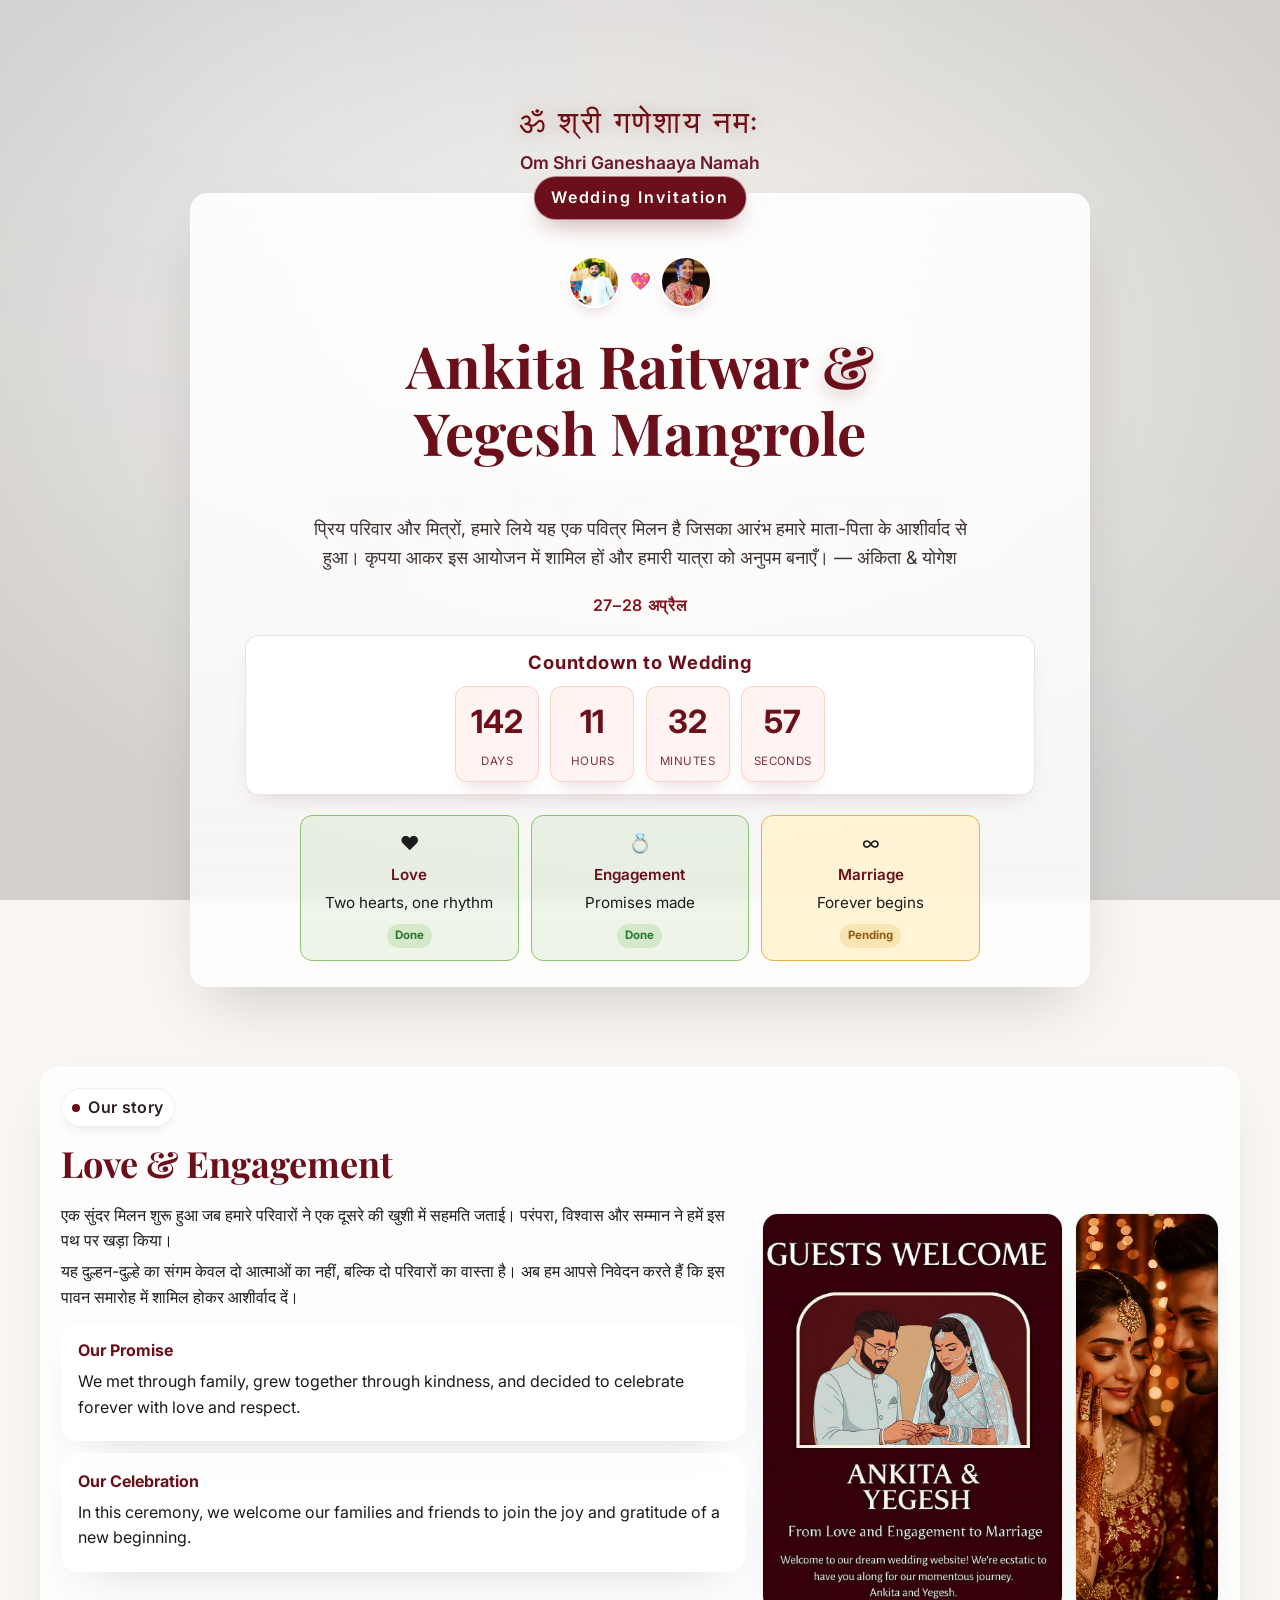
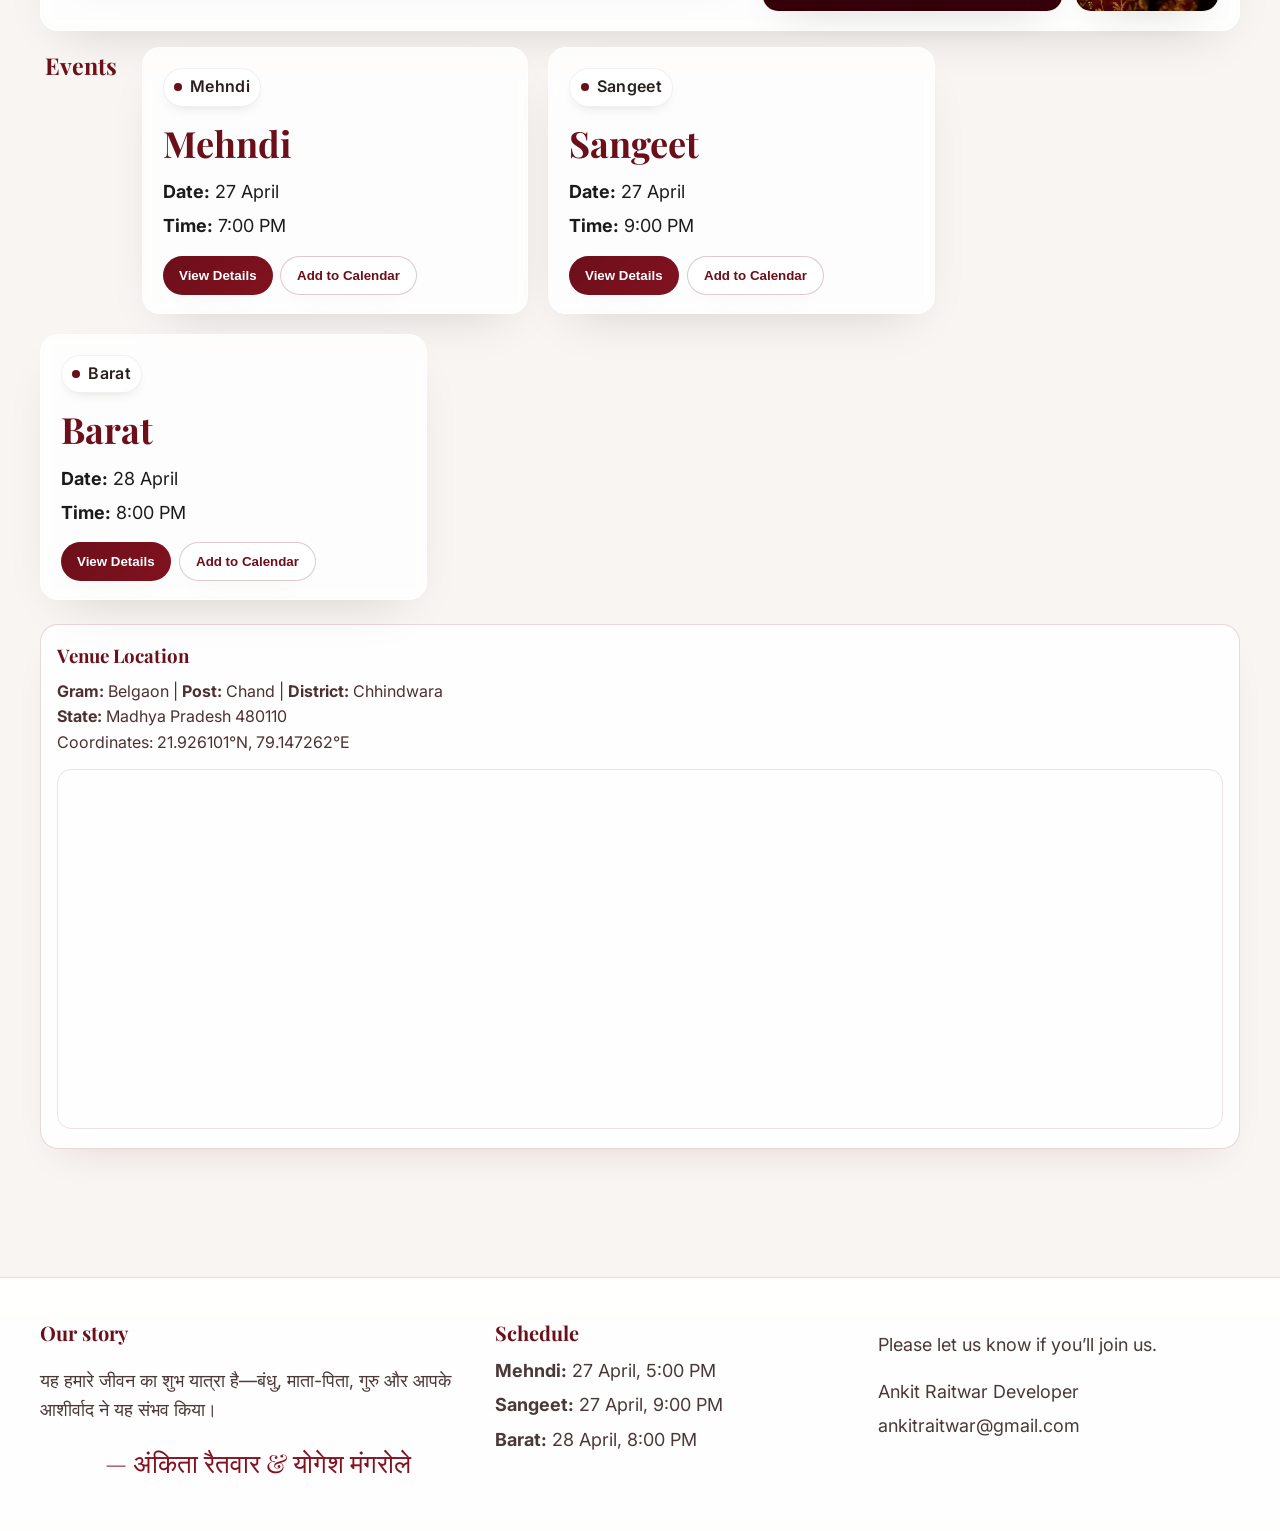
==== index.html @ 908b14e6 "chagne heaing" ====
<!DOCTYPE html>
<html lang="en">
<head>
  <meta charset="UTF-8" />
  <meta name="viewport" content="width=device-width, initial-scale=1" />
  <title>Ankita & Yogesh — Wedding Invitation</title>
  <meta name="description" content="Join us for the wedding celebration of Ankita Raitwar & Yogesh Menhdole on 27-28 April. A beautiful arranged marriage in Belgaun, Chhindwara.">

  <!-- Open Graph / Facebook -->
  <meta property="og:type" content="website">
  <meta property="og:url" content="https://yourwebsite.com/">
  <meta property="og:title" content="Ankita & Yogesh Wedding Invitation">
  <meta property="og:description" content="You're invited to the wedding of Ankita Raitwar & Yogesh Menhdole. 27-28 April in Belgaun, Chhindwara. Blessings and love await!">
  <meta property="og:image" content="./Copilot_20250916_005908.png">

  <!-- Twitter -->
  <meta property="twitter:card" content="summary_large_image">
  <meta property="twitter:url" content="https://yourwebsite.com/">
  <meta property="twitter:title" content="Ankita & Yogesh Wedding Invitation">
  <meta property="twitter:description" content="You're invited to the wedding of Ankita Raitwar & Yogesh Menhdole. 27-28 April in Belgaun, Chhindwara. Blessings and love await!">
  <meta property="twitter:image" content="./Copilot_20250916_005908.png">

  <!-- Premium serif + clean sans -->
  <link href="https://fonts.googleapis.com/css2?family=Playfair+Display:wght@500;700&family=Inter:wght@300;400;600&display=swap" rel="stylesheet">
  <link rel="icon" href="./Copilot_20250916_005908.png" type="image/png">
  <link rel="stylesheet" href="style.css">
</head>
<body>
  <div class="bg" aria-hidden="true">
    <div class="bg-image"></div>
  </div>
  <div class="vignette" aria-hidden="true"></div>

  <header class="hero" role="banner">
    <div class="big-welcome" aria-hidden="true">
      <h2>शुभ विवाह कहर</h2>
    </div>

    <div class="invocation" aria-hidden="true">
      <p class="invocation-line">ॐ श्री गणेशाय नमः</p>
      <p class="invocation-subtext">Om Shri Ganeshaaya Namah</p>
    </div>

    <div class="hero-card arranged" data-tilt>
      <div class="crest" aria-hidden="true">Wedding Invitation</div>

      <div class="hero-logos" aria-hidden="true">
        <img class="hero-logo" src="./yogesh.jpeg" alt="Bride and groom icon 1">
        <span class="logo-divider" aria-hidden="true">💖</span>
        <img class="hero-logo" src="./ankita.jpeg" alt="Bride and groom icon 2">
      </div>

      <h1 class="names">
        Ankita Raitwar <span class="amp">&amp;</span> <br> Yegesh Mangrole
      </h1>
      <br>

      <p class="welcome">
        प्रिय परिवार और मित्रों, हमारे लिये यह एक पवित्र मिलन है जिसका आरंभ हमारे माता-पिता के आशीर्वाद से हुआ। कृपया आकर इस आयोजन में शामिल हों और हमारी यात्रा को अनुपम बनाएँ। — अंकिता &amp; योगेश
      </p>

      <p class="date-line">27–28 अप्रैल</p>

      <div class="countdown-card" aria-label="Countdown to celebration">
        <div class="countdown-title">Countdown to Wedding</div>
        <div class="countdown-values">
          <div class="countdown-item"><span id="cd-days">00</span><small>Days</small></div>
          <div class="countdown-item"><span id="cd-hours">00</span><small>Hours</small></div>
          <div class="countdown-item"><span id="cd-minutes">00</span><small>Minutes</small></div>
          <div class="countdown-item countdown-seconds"><span id="cd-seconds">00</span><small>Seconds</small></div>
        </div>
      </div>

      <div class="timeline" aria-label="Journey from love to marriage">
        <div class="step done" data-tilt>
          <div class="emoji" aria-hidden="true">❤️</div>
          <div class="label">Love</div>
          <div>Two hearts, one rhythm</div>
          <div class="status">Done</div>
        </div>
        <div class="step done" data-tilt>
          <div class="emoji" aria-hidden="true">💍</div>
          <div class="label">Engagement</div>
          <div>Promises made</div>
          <div class="status">Done</div>
        </div>
        <div class="step pending" data-tilt>
          <div class="emoji" aria-hidden="true">∞</div>
          <div class="label">Marriage</div>
          <div>Forever begins</div>
          <div class="status">Pending</div>
        </div>
      </div>

      <!-- <div class="ai-blessing-cta">
        <div class="ai-blessing-content">
          <h3>AI Blessing</h3>
          <p>Click the button to receive a personalized blessing animation that celebrates your love.</p>
          <button class="btn primary" onclick="openBlessing()">Receive AI Blessing</button>
        </div>
      </div> -->
    </div>
  </header>

  <main id="content" role="main">
    <!-- Love & Engagement Story -->
    <section class="grid" aria-labelledby="story-title">
      <article class="card" data-tilt>
        <span class="pill" aria-hidden="true"><span class="dot"></span> Our story</span>
        <h3 id="story-title">Love & Engagement</h3>

        <div class="story">
          <div>
            <p>
              एक सुंदर मिलन शुरू हुआ जब हमारे परिवारों ने एक दूसरे की खुशी में सहमति जताई। परंपरा, विश्वास और सम्मान ने हमें इस पथ पर खड़ा किया।
            </p>
            <p>
              यह दुल्हन-दुल्हे का संगम केवल दो आत्माओं का नहीं, बल्कि दो परिवारों का वास्ता है। अब हम आपसे निवेदन करते हैं कि इस पावन समारोह में शामिल होकर आशीर्वाद दें।
            </p>

            <div class="grid story-grid">
              <div class="card quote-card" data-tilt>
                <strong class="quote-strong">Our Promise</strong>
                <p class="quote-text">
                  We met through family, grew together through kindness, and decided to celebrate forever with love and respect.
                </p>
              </div>
              <div class="card quote-card" data-tilt>
                <strong class="quote-strong">Our Celebration</strong>
                <p class="quote-text">
                  In this ceremony, we welcome our families and friends to join the joy and gratitude of a new beginning.
                </p>
              </div>
            </div>
          </div>

          <!-- AI couple images gallery -->
          <div>
            <div class="gallery">
              <!-- Replace these with your AI-generated couple images -->
              <figure class="md" data-tilt>
                <img src="Copilot_20250916_005908.png" alt="Couple at sunset holding hands">
                <figcaption>Sunset, a quiet promise.</figcaption>
              </figure>
              <figure class="sm" data-tilt>
                <img src="Copilot_20250916_005644.png" alt="Elegant portrait of couple">
                <figcaption>Together, effortlessly.</figcaption>
              </figure>
              
            
          </div>
        </div>
      </article>
    </section>

    <!-- Event Sections (no venue addresses) -->
    <section class="grid events-section" id="events" aria-labelledby="events-title">
      <h3 class="events-headline" id="events-title">Events</h3>

      <!-- Nikah -->
      <section class="card third" data-tilt aria-labelledby="nikah-title">
        <span class="pill" aria-hidden="true"><span class="dot"></span> Mehndi</span>
        <h3 id="nikah-title">Mehndi</h3>
        <div class="meta">
          <div><strong>Date:</strong> 27 April</div>
          <div><strong>Time:</strong> 7:00 PM</div>
        </div>
        <div class="cta">
          <button class="btn primary" onclick="scrollToTop()">View Details</button>
          <button class="btn ghost" onclick="addCalendar('Nikah','2025-11-25T17:00:00')">Add to Calendar</button>
        </div>
      </section>

      <!-- Mehendi -->
      <section class="card third" data-tilt aria-labelledby="mehendi-title">
        <span class="pill" aria-hidden="true"><span class="dot"></span>Sangeet</span>
        <h3 id="mehendi-title">Sangeet</h3>
        <div class="meta">
          <div><strong>Date:</strong> 27 April</div>
          <div><strong>Time:</strong> 9:00 PM</div>
        </div>
        <div class="cta">
          <button class="btn primary" onclick="scrollToTop()">View Details</button>
          <button class="btn ghost" onclick="addCalendar('Mehendi','2025-11-25T20:00:00')">Add to Calendar</button>
        </div>
      </section>

      <!-- Barat -->
      <section class="card third" data-tilt aria-labelledby="barat-title">
        <span class="pill" aria-hidden="true"><span class="dot"></span> Barat</span>
        <h3 id="barat-title">Barat</h3>
        <div class="meta">
          <div><strong>Date:</strong> 28 April</div>
          <div><strong>Time:</strong> 8:00 PM</div>
        </div>
        <div class="cta">
          <button class="btn primary" onclick="scrollToTop()">View Details</button>
          <button class="btn ghost" onclick="addCalendar('Barat','2025-11-26T20:00:00')">Add to Calendar</button>
        </div>
      </section>
    </section>

    <section class="map-section" aria-labelledby="venue-title">
      <h3 id="venue-title">Venue Location</h3>
      <p>
        <strong>Gram:</strong> Belgaon | <strong>Post:</strong> Chand | <strong>District:</strong> Chhindwara
        <br><strong>State:</strong> Madhya Pradesh 480110
        <br>Coordinates: 21.926101°N, 79.147262°E
      </p>
      <div class="map-wrap" aria-hidden="true">
        <iframe
          src="https://www.google.com/maps/embed?pb=!1m14!1m8!1m3!1d14644.715092225143!2d79.147262!3d21.926101!3m2!1i1024!2i768!4f13.1!3m3!1m2!1s0x3bd4f7f7f7f7f7f7%3A0x0!2sBelgaun%2C%20Chhindwara%2C%20Madhya%20Pradesh!5e0!3m2!1sen!2sin!4v1711903226514"
          width="100%"
          height="350"
          style="border:0;"
          allowfullscreen=""
          loading="lazy"
          referrerpolicy="no-referrer-when-downgrade">
        </iframe>
      </div>
    </section>

  </main>

  <!-- Footer: 3 sections -->
  <footer role="contentinfo" aria-label="Closing sections">
    <div class="footer-grid">
      <div class="footer-col">
        <h4>Our story</h4>
        <p>
          यह हमारे जीवन का शुभ यात्रा है—बंधु, माता-पिता, गुरु और आपके आशीर्वाद ने यह संभव किया।
        </p>
        <div class="signature">— अंकिता रैतवार &amp; योगेश मंगरोले</div>
      </div>

      <div class="footer-col">
        <h4>Schedule</h4>
        <ul>
          <li><strong>Mehndi:</strong> 27 April, 5:00 PM</li>
          <li><strong>Sangeet:</strong> 27 April, 9:00 PM</li>
          <li><strong>Barat:</strong> 28 April, 8:00 PM</li>
        </ul>
      </div>

      <div class="footer-col">
       
        <p>Please let us know if you’ll join us.</p>
        <ul>
          <li><a href="https://my-portfolio-three-henna-14.vercel.app/" target="_blank" onclick="openRSVP()">Ankit Raitwar Developer</a></li>
          <li><a href="mailto:ankitraitwar@gmail.com">ankitraitwar@gmail.com</a></li>
        </ul>
      </div>
    </div>
  </footer>

  

  <script>
    // Gentle parallax on the 2D background image (creates a 3D feel)
    (function(){
      const bg = document.querySelector('.bg-image');
      let w = window.innerWidth, h = window.innerHeight;

      function onMove(e){
        const x = (e.clientX / w - 0.5) * 2; // -1 to 1
        const y = (e.clientY / h - 0.5) * 2;
        const tx = -x * 30;
        const ty = -y * 30;
        bg.style.transform = `translate3d(${tx}px, ${ty}px, 0) scale(1.03)`;
      }
      function onLeave(){ bg.style.transform = `translate3d(0,0,0)`; }

      window.addEventListener('mousemove', onMove);
      window.addEventListener('mouseleave', onLeave);
      window.addEventListener('resize', ()=>{ w = innerWidth; h = innerHeight; });
    })();

    // Subtle 3D tilt for cards and gallery images
    (function(){
      const tiltables = document.querySelectorAll('[data-tilt]');
      tiltables.forEach(el=>{
        let raf = null;
        function tilt(e){
          const b = el.getBoundingClientRect();
          const x = (e.clientX - b.left) / b.width;
          const y = (e.clientY - b.top) / b.height;
          const rx = (0.5 - y) * 8;
          const ry = (x - 0.5) * 10;
          const tz = 18;
          el.style.transform = `perspective(900px) translateZ(${tz}px) rotateX(${rx}deg) rotateY(${ry}deg)`;
        }
        function reset(){ el.style.transform = 'none'; }
        el.addEventListener('mousemove', e=>{
          if(raf) cancelAnimationFrame(raf);
          raf = requestAnimationFrame(()=>tilt(e));
        });
        el.addEventListener('mouseleave', ()=>{
          if(raf) cancelAnimationFrame(raf);
          reset();
        });
      });
    })();

    // Scroll helper
    function scrollToTop(){
      window.scrollTo({ top: 0, behavior: 'smooth' });
    }

    // Lightweight "Add to Calendar" via downloadable ICS (no venue included)
    function addCalendar(title, isoStart){
      const start = new Date(isoStart);
      const end = new Date(start.getTime() + 2 * 60 * 60 * 1000);
      function toICS(dt){
        const pad = n => String(n).padStart(2,'0');
        return dt.getUTCFullYear()
          + pad(dt.getUTCMonth()+1)
          + pad(dt.getUTCDate())
          + 'T'
          + pad(dt.getUTCHours())
          + pad(dt.getUTCMinutes())
          + '00Z';
      }
      const ics =
`BEGIN:VCALENDAR
VERSION:2.0
PRODID:-//Sobia&Irfan//Wedding//EN
BEGIN:VEVENT
UID:${Date.now()}@sobia-irfan
DTSTAMP:${toICS(new Date())}
DTSTART:${toICS(start)}
DTEND:${toICS(end)}
SUMMARY:${title} — Sobia & Irfan
DESCRIPTION:With love, Ankita Raitwar & Yegesh Menhdole
END:VEVENT
END:VCALENDAR`.replace(/\n/g, '\r\n');

      const blob = new Blob([ics], {type: 'text/calendar'});
      const url = URL.createObjectURL(blob);
      const a = document.createElement('a');
      a.href = url;
      a.download = `${title.replace(/\s+/g,'_')}_Sobia_Irfan.ics`;
      document.body.appendChild(a);
      a.click();
      a.remove();
      URL.revokeObjectURL(url);
    }

    // RSVP modal logic
    // const dlg = document.getElementById('rsvpDialog');
    // function openRSVP(){
    //   if(typeof dlg.showModal === 'function'){ dlg.showModal(); }
    //   else alert('Please email your RSVP to rsvp@example.com');
    // }

    // function submitRSVP(e){
    //   e.preventDefault();
    //   // You can hook this to your backend later
    //   alert('Thank you! Your RSVP has been received.');
    //   dlg.close();
    // }

    // Blessing modal logic
    function openBlessing(){
      const dlg = document.getElementById('blessingDialog');
      if(typeof dlg.showModal === 'function'){ dlg.showModal(); }
      else alert('Blessing: May your love be eternal.');
    }

    function closeBlessing(){
      const dlg = document.getElementById('blessingDialog');
      dlg.close();
    }

    // Countdown timer animation for the hero section
    (function(){
      const dayEl = document.getElementById('cd-days');
      const hourEl = document.getElementById('cd-hours');
      const minEl = document.getElementById('cd-minutes');
      const secEl = document.getElementById('cd-seconds');

      function targetWeddingDate(){
        const now = new Date();
        let date = new Date(now.getFullYear(), 3, 27, 17, 0, 0);
        if(date <= now){ date.setFullYear(date.getFullYear() + 1); }
        return date;
      }

      const weddingDate = targetWeddingDate();

      function updateCountdown(){
        const now = new Date();
        let diff = Math.max(0, weddingDate - now);
        const days = Math.floor(diff / (1000*60*60*24));
        diff -= days * 1000*60*60*24;
        const hours = Math.floor(diff / (1000*60*60));
        diff -= hours * 1000*60*60;
        const minutes = Math.floor(diff / (1000*60));
        diff -= minutes * 1000*60;
        const seconds = Math.floor(diff / 1000);

        const map = [
          [dayEl, days],
          [hourEl, hours],
          [minEl, minutes],
          [secEl, seconds]
        ];

        map.forEach(([el, val])=>{
          if(!el) return;
          const text = String(val).padStart(2, '0');
          if(el.textContent !== text){
            el.textContent = text;
            const parent = el.closest('.countdown-item');
            if(parent){
              parent.classList.remove('pulse');
              void parent.offsetWidth;
              parent.classList.add('pulse');
            }
          }
        });

        if(weddingDate - now <= 0){
          clearInterval(timer);
          document.querySelector('.countdown-title').textContent = 'Wedding is today!';
        }
      }

      updateCountdown();
      const timer = setInterval(updateCountdown, 1000);
    })();

  </script>
</body>
</html>
---- style.css ----
/* Wedding Invitation Styles */
:root{
  /* Premium mahroon / white */
  --mahroon: #6b0f1a;
  --mahroon-deep: #4e0b13;
  --mahroon-velvet: #82121f;
  --white: #ffffff;
  --ivory: #f8f5f2;
  --ink: #1b1b1b;

  /* Accents and subtle luxe */
  --accent: #e8d6cf; /* warm ivory-pink for lines */
  --shadow: rgba(0,0,0,.18);

  /* Sizing scale */
  --maxw: 1200px;
  --radius: 18px;
  --card-bg: rgba(255,255,255,0.82);
  --blur: saturate(120%) blur(6px);

  /* 3D/animation */
  --transition-fast: 200ms cubic-bezier(.2,.8,.2,1);
  --transition-slow: 600ms cubic-bezier(.2,.8,.2,1);

  /* Typography */
  --h1: clamp(2.4rem, 2.2rem + 1.8vw, 4.2rem);
  --h2: clamp(1.6rem, 1.3rem + 1.2vw, 2.4rem);
  --h3: clamp(1.25rem, 1.05rem + .8vw, 1.6rem);
  --body: clamp(1rem, .95rem + .4vw, 1.125rem);
  --small: .95rem;
}

* { box-sizing: border-box; }
html, body { height: 100%; }
body{
  margin: 0;
  color: var(--ink);
  font-family: Inter, system-ui, -apple-system, Segoe UI, Roboto, Arial, sans-serif;
  line-height: 1.6;
  background: var(--ivory);
  overflow-x: hidden;
}

/* Background image layer with gentle parallax (2D photo, 3D feel) */
.bg{
  position: fixed;
  inset: 0;
  overflow: hidden;
  z-index: -2;
  perspective: 1000px;
  background: radial-gradient(1200px 800px at 20% 10%, rgba(255,255,255,.55), transparent 60%),
              radial-gradient(1000px 700px at 80% 90%, rgba(255,255,255,.35), transparent 55%),
              var(--ivory);
}
.bg-image{
  position: absolute;
  inset: -5vh -5vw;
  background-image: url('https://images.unsplash.com/photo-1519741497674-611481863552?q=80&w=1920&auto=format&fit=crop'); /* Replace with your photo */
  background-size: cover;
  background-position: center;
  filter: contrast(1.02) saturate(1.05);
  transform: translate3d(0,0,0);
  transition: transform var(--transition-slow);
  will-change: transform;
  opacity: 0.85;
}

/* Subtle vignette for luxury depth */
.vignette{
  position: fixed;
  inset: 0;
  pointer-events: none;
  background: radial-gradient(60% 60% at 50% 40%, transparent, rgba(0,0,0,.15));
  z-index: -1;
}

/* BIG background heading behind hero card */
.big-welcome{
  position: absolute;
  inset: 0;
  display: grid;
  place-items: center;
  pointer-events: none;
  z-index: 0;
  mix-blend-mode: multiply;
}
.big-welcome h2{
  margin: 0;
  font-family: "Playfair Display", serif;
  font-weight: 700;
  letter-spacing: .08em;
  text-transform: uppercase;
  color: rgba(107,15,26,.08);
  font-size: clamp(3rem, 8vw, 10rem);
  text-align: center;
  line-height: 0.95;
}

.invocation{
  margin: 0 auto 1rem;
  text-align: center;
  animation: float 6s ease-in-out infinite;
}
.invocation-line{
  margin: 0;
  font-family: "Playfair Display", serif;
  font-size: clamp(1.3rem, 2.4vw, 2rem);
  color: var(--mahroon);
  letter-spacing: .08em;
  text-shadow: 0 0 12px rgba(255,223,203,.7), 0 0 20px rgba(107,15,26,.3);
  animation: glow 2.8s ease-in-out infinite;
}
.invocation-subtext{
  margin: .25rem 0 0;
  font-size: clamp(.85rem, 1.6vw, 1.1rem);
  color: #6b1a2a;
  font-weight: 600;
}

@keyframes glow {
  0%,100% { text-shadow: 0 0 10px rgba(255,223,203,.6), 0 0 22px rgba(107,15,26,.25); }
  50% { text-shadow: 0 0 18px rgba(255,223,203,.95), 0 0 30px rgba(107,15,26,.45); }
}

header.hero{
  position: relative;
  min-height: 88vh;
  display: grid;
  place-items: center;
  text-align: center;
  padding: 6rem 1.25rem 3rem;
}

.hero-card{
  position: relative;
  z-index: 1;
  background: linear-gradient(180deg, rgba(255,255,255,.9), rgba(255,255,255,.78));
  -webkit-backdrop-filter: var(--blur);
  backdrop-filter: var(--blur);
  border-radius: var(--radius);
  border: 1px solid rgba(255,255,255,.6);
  box-shadow: 0 30px 60px -20px var(--shadow);
  max-width: 900px;
  width: min(92vw, 900px);
  padding: clamp(1.25rem, 2vw, 2rem) clamp(1.25rem, 3vw, 2.75rem);
  transform-style: preserve-3d;
  transition: transform var(--transition-fast), box-shadow var(--transition-fast);
  animation: glowLift 4.2s ease-in-out infinite;
}

@keyframes glowLift {
  0%,100% { box-shadow: 0 30px 60px -20px var(--shadow); transform: translateY(0); }
  50% { box-shadow: 0 38px 75px -25px rgba(107,15,26,.38); transform: translateY(-2px); }
}

.crest{
  position: absolute;
  top: -18px;
  left: 50%;
  transform: translateX(-50%);
  background: var(--mahroon);
  color: var(--white);
  padding: .5rem 1rem;
  border-radius: 999px;
  letter-spacing: .12em;
  font-weight: 600;
  box-shadow: 0 12px 24px -8px rgba(107,15,26,.35);
  border: 1px solid rgba(255,255,255,.5);
}

.hero-logos{
  margin: 0 auto .7rem;
  display: flex;
  justify-content: center;
  align-items: center;
  gap: .6rem;
  margin-top: 2.25rem;
}
.hero-logo{
  width: 52px;
  height: 52px;
  object-fit: cover;
  border-radius: 50%;
  border: 2px solid rgba(255,255,255,.92);
  box-shadow: 0 8px 18px -10px rgba(107,15,26,.35);
  animation: float 3.2s ease-in-out infinite;
}
.logo-divider{
  font-size: 1.05rem;
  color: var(--mahroon-deep);
  animation: pulse 1.6s infinite;
}

@keyframes float {
  0%, 100% { transform: translateY(0); }
  50% { transform: translateY(-3px); }
}

.names{
  font-family: "Playfair Display", serif;
  color: var(--mahroon);
  font-weight: 700;
  font-size: var(--h1);
  line-height: 1.15;
  margin: 1.5rem 0 .75rem;
}
.amp{
  display: inline-block;
  transform: translateZ(30px);
  text-shadow: 0 6px 16px rgba(107,15,26,.25);
}

.welcome{
  font-size: var(--body);
  margin: .75rem auto 1.25rem;
  max-width: 62ch;
  color: #3e3232;
}

.date-line{
  font-weight: 600;
  color: var(--mahroon-velvet);
  letter-spacing: .04em;
  margin-top: .25rem;
}

.countdown-card{
  margin: .9rem auto 1rem;
  padding: .75rem 1rem;
  border-radius: 14px;
  border: 1px solid rgba(107,15,26,.12);
  background: rgba(255,255,255,.95);
  box-shadow: 0 10px 25px -12px rgba(107,15,26,.22);
  max-width: 790px;
}
.countdown-title{
  font-weight: 700;
  color: var(--mahroon);
  margin-bottom: .55rem;
  letter-spacing: .05em;
  font-size: clamp(0.9rem, 2vw, 1.15rem);
}
.countdown-values{
  display: flex;
  justify-content: center;
  gap: .7rem;
  flex-wrap: wrap;
}
.countdown-item{
  width: 84px;
  border-radius: 12px;
  padding: .55rem .6rem;
  background: linear-gradient(130deg, rgba(255,242,238,.9), rgba(255,241,240,.75));
  border: 1px solid rgba(255,156,139,.4);
  text-align: center;
  box-shadow: 0 14px 18px -10px rgba(107,15,26,.15);
  transition: transform var(--transition-fast);
}
.countdown-item span{
  display: block;
  color: var(--mahroon);
  font-size: clamp(1.2rem, 2.8vw, 2rem);
  font-weight: 700;
}
.countdown-item small{
  color: #7a333d;
  letter-spacing: .04em;
  font-size: .72rem;
  text-transform: uppercase;
}
.countdown-item.pulse{
  animation: pulse 1s ease-out;
}
@keyframes pulse{
  0% { transform: scale(1); }
  50% { transform: scale(1.07); }
  100% { transform: scale(1); }
}

/* Mobile: hide seconds to reduce clutter */
@media (max-width: 768px) {
  .countdown-item.countdown-seconds {
    display: none;
  }
}

.timeline{
  display: grid;
  grid-template-columns: repeat(3, 1fr);
  gap: .75rem;
  margin: 1.25rem auto 0;
  max-width: 680px;
}
.step{
  background: rgba(255,255,255,.9);
  border: 1px solid rgba(0,0,0,.06);
  border-radius: 12px;
  padding: .75rem .9rem;
  display: grid;
  justify-items: center;
  gap: .25rem;
  font-size: var(--small);
}
.step.done{
  border-color: #8ac26f;
  background: rgba(138,194,111,.14);
}
.step.pending{
  border-color: #e8b143;
  background: rgba(255,243,209,.9);
  animation: pendingPulse 1.3s ease-in-out infinite;
}
.step .emoji{ font-size: 1.2rem; }
.step .label{ font-weight: 600; color: var(--mahroon); }
.step .status{
  margin-top: .25rem;
  border-radius: 999px;
  font-size: .72rem;
  font-weight: 700;
  padding: .18rem .5rem;
  color: #4a3f2a;
}
.step.done .status{ background: rgba(138,194,111,.26); color: #277a2f; }
.step.pending .status{ background: rgba(232,177,67,.24); color: #925e11; }

@keyframes pendingPulse{
  0%,100%{ transform: translateY(0); box-shadow: 0 0 0 0 rgba(232,177,67,0.35); }
  50%{ transform: translateY(-2px); box-shadow: 0 0 0 8px rgba(232,177,67,0); }
}

main{
  padding: 2rem 1rem 4rem;
}
.grid{
  display: grid;
  gap: 1.25rem;
  grid-template-columns: repeat(12, 1fr);
  max-width: var(--maxw);
  margin: 0 auto;
}
.card{
  grid-column: span 12;
  background: var(--card-bg);
  -webkit-backdrop-filter: var(--blur);
  backdrop-filter: var(--blur);
  border: 1px solid rgba(255,255,255,.6);
  border-radius: var(--radius);
  padding: 1.25rem 1.25rem 1.1rem;
  box-shadow: 0 20px 50px -25px var(--shadow);
  transform-style: preserve-3d;
  transition: transform var(--transition-fast), box-shadow var(--transition-fast);
}
@media (min-width: 820px){
  .card.third{ grid-column: span 4; }
}

.card h3{
  font-family: "Playfair Display", serif;
  color: var(--mahroon);
  font-size: var(--h2);
  margin: .5rem 0 .25rem;
}
.meta{
  display: grid;
  gap: .35rem;
  margin-top: .35rem;
  font-size: var(--body);
}
.pill{
  display: inline-flex;
  align-items: center;
  gap: .5rem;
  padding: .35rem .65rem;
  border-radius: 999px;
  background: #fff;
  border: 1px solid rgba(0,0,0,.06);
  box-shadow: 0 6px 14px -8px var(--shadow);
  color: #2c1f1f;
  font-weight: 600;
  letter-spacing: .02em;
  width: max-content;
}
.pill .dot{
  width: .5rem; height: .5rem; border-radius: 50%;
  background: var(--mahroon);
  box-shadow: 0 0 0 3px rgba(107,15,26,.12) inset;
}

.cta{
  margin-top: .9rem;
  display: flex; gap: .5rem; flex-wrap: wrap;
}
.btn{
  appearance: none;
  border: none;
  border-radius: 999px;
  padding: .7rem 1rem;
  font-weight: 600;
  cursor: pointer;
  box-shadow: 0 14px 28px -18px var(--shadow);
  transition: transform var(--transition-fast), box-shadow var(--transition-fast), background var(--transition-fast);
  will-change: transform;
}
.btn.primary{
  background: linear-gradient(135deg, var(--mahroon), var(--mahroon-velvet));
  color: var(--white);
}
.btn.ghost{
  background: #fff;
  color: var(--mahroon);
  border: 1px solid rgba(107,15,26,.22);
}
.btn:active{ transform: translateY(1px); }

/* Love & Engagement */
.story{
  display: grid;
  grid-template-columns: 1fr;
  gap: 1rem;
}
@media (min-width: 980px){
  .story{ grid-template-columns: 1.2fr .8fr; align-items: start; }
}
.story p{ margin: .35rem 0; }

.gallery{
  display: grid;
  grid-template-columns: repeat(12, 1fr);
  gap: .75rem;
  margin-top: 1rem;
}
.gallery figure{
  grid-column: span 12;
  border-radius: 16px;
  overflow: hidden;
  margin: 0;
  background: #fff;
  border: 1px solid rgba(0,0,0,.06);
  box-shadow: 0 18px 42px -24px var(--shadow);
  transform-style: preserve-3d;
  transition: transform var(--transition-fast), box-shadow var(--transition-fast), filter var(--transition-fast);
}
@media (min-width: 720px){
  .gallery figure.sm{ grid-column: span 4; }
  .gallery figure.md{ grid-column: span 8; }
}
.gallery img{
  width: 100%; height: 100%; display: block; object-fit: cover;
  filter: saturate(1.05);
}
.gallery figcaption{
  padding: .5rem .75rem;
  font-size: .9rem;
  color: #5a4545;
  background: linear-gradient(0deg, rgba(255,255,255,.92), rgba(255,255,255,.86));
}

/* Footer: 3 columns */
footer{
  background: linear-gradient(0deg, rgba(255,255,255,.86), rgba(255,255,255,.92));
  border-top: 1px solid rgba(107,15,26,.14);
  margin-top: 2rem;
  padding: 2.2rem 1rem 3rem;
}
.footer-grid{
  max-width: var(--maxw);
  margin: 0 auto;
  display: grid;
  grid-template-columns: 1fr;
  gap: 1.25rem;
}
@media (min-width: 900px){
  .footer-grid{ grid-template-columns: 1.2fr 1fr 1fr; }
}
.footer-col h4{
  font-family: "Playfair Display", serif;
  color: var(--mahroon);
  margin: .25rem 0 .5rem;
  font-size: 1.25rem;
}
.footer-col p, .footer-col li, .footer-col a{
  font-size: var(--body);
  color: #4b3838;
  text-decoration: none;
}
.footer-col ul{ list-style: none; padding: 0; margin: 0; display: grid; gap: .35rem; }
.signature{
  font-family: "Playfair Display", serif;
  color: var(--mahroon-velvet);
  font-size: clamp(1.1rem, .9rem + .9vw, 1.6rem);
  margin-top: .35rem;
  text-align: center;
}

/* Hover/tilt affordances */
.card:hover, .hero-card:hover, .gallery figure:hover{
  box-shadow: 0 30px 70px -30px rgba(107,15,26,.35);
}

.ai-blessing-cta{
  margin-top: 1.25rem;
  border-top: 1px solid rgba(107,15,26,.16);
  padding-top: 1rem;
}
.ai-blessing-content{
  display: grid;
  gap: .45rem;
  text-align: center;
}
.ai-blessing-content h3{
  margin: 0;
  color: var(--mahroon);
  font-family: "Playfair Display", serif;
  font-size: clamp(1rem, 1.4vw, 1.25rem);
}
.ai-blessing-content p{
  margin: 0;
  color: #5e363e;
  font-size: .94rem;
}

/* Reduced motion */
@media (prefers-reduced-motion: reduce){
  .bg-image, .hero-card, .card, .gallery figure { transition: none !important; }
}

/* Inline styles moved to CSS classes */
.story-grid {
  gap: .75rem;
  margin-top: .75rem;
}

.quote-card {
  padding: .9rem 1rem;
}

.quote-strong {
  color: var(--mahroon);
}

.quote-text {
  margin: .35rem 0 0;
}

.events-section {
  margin-top: 1rem;
}

.map-section {
  margin: 1.5rem auto 2rem;
  max-width: var(--maxw);
  background: rgba(255,255,255,.9);
  border: 1px solid rgba(107,15,26,.16);
  border-radius: var(--radius);
  padding: 1rem 1rem 1.2rem;
  box-shadow: 0 18px 40px -22px rgba(107,15,26,.15);
}
.map-section h3{
  margin: 0 0 .45rem;
  color: var(--mahroon);
  font-family: "Playfair Display", serif;
}

.events-headline{
  margin: 0 0 1rem;
  color: var(--mahroon);
  font-family: "Playfair Display", serif;
  font-size: clamp(1.1rem, 2.5vw, 1.45rem);
  text-align: center;
  opacity: 0;
  animation: fadeInUp 0.8s ease forwards;
}

@keyframes fadeInUp {
  from { transform: translateY(10px); opacity: 0; }
  to { transform: translateY(0); opacity: 1; }
}

@media (max-width: 768px) {
  .events-headline {
    font-size: 1.2rem;
    letter-spacing: .02em;
    text-align: center;
  }
}
.map-section p{
  margin: 0 0 .85rem;
  color: #4e3033;
}
.map-wrap{
  border: 1px solid rgba(107,15,26,.12);
  border-radius: 14px;
  overflow: hidden;
}

.rswp-dialog {
  border: none;
  border-radius: 16px;
  padding: 0;
  max-width: 520px;
  width: 92vw;
}

.rsvp-form {
  background: #fff;
  border: 1px solid rgba(0,0,0,.06);
  border-radius: 16px;
  overflow: hidden;
}

.rsvp-header {
  padding: 1rem 1.2rem;
  background: linear-gradient(135deg, #6b0f1a, #82121f);
  color: #fff;
}

.rsvp-body {
  padding: 1rem 1.2rem;
  display: grid;
  gap: .6rem;
}

.rsvp-label {
  display: block;
  font-size: .95rem;
  color: #4b3838;
}

.rsvp-input {
  width: 100%;
  padding: .65rem .75rem;
  border-radius: 10px;
  border: 1px solid #e6dada;
}

.rsvp-footer {
  display: flex;
  gap: .5rem;
  justify-content: flex-end;
  padding: .8rem 1.2rem;
  background: #faf7f5;
}

.blessing-dialog {
  border: none;
  border-radius: 20px;
  padding: 0;
  max-width: 600px;
  width: 92vw;
  background: rgba(255,255,255,.95);
  backdrop-filter: blur(10px);
  box-shadow: 0 20px 60px rgba(107,15,26,.3);
}

.blessing-content {
  padding: 2rem;
  text-align: center;
}

.blessing-header h2 {
  margin: 0 0 1rem;
  color: var(--mahroon);
  font-family: "Playfair Display", serif;
  font-size: 1.8rem;
}

.blessing-text {
  font-size: 1.1rem;
  line-height: 1.6;
  color: #4e3033;
  margin-bottom: 2rem;
}

.ai-particles {
  position: relative;
  height: 100px;
  overflow: hidden;
}

.particle {
  position: absolute;
  width: 8px;
  height: 8px;
  background: var(--mahroon);
  border-radius: 50%;
  animation: aiFloat 4s ease-in-out infinite;
}

.particle:nth-child(1) { left: 10%; animation-delay: 0s; }
.particle:nth-child(2) { left: 30%; animation-delay: 1s; }
.particle:nth-child(3) { left: 50%; animation-delay: 2s; }
.particle:nth-child(4) { left: 70%; animation-delay: 3s; }
.particle:nth-child(5) { left: 90%; animation-delay: 4s; }

@keyframes aiFloat {
  0%, 100% { transform: translateY(0) scale(1); opacity: 0.7; }
  50% { transform: translateY(-20px) scale(1.2); opacity: 1; }
}

.ai-blessing-cta {
  margin-top: 1.5rem;
  text-align: center;
}
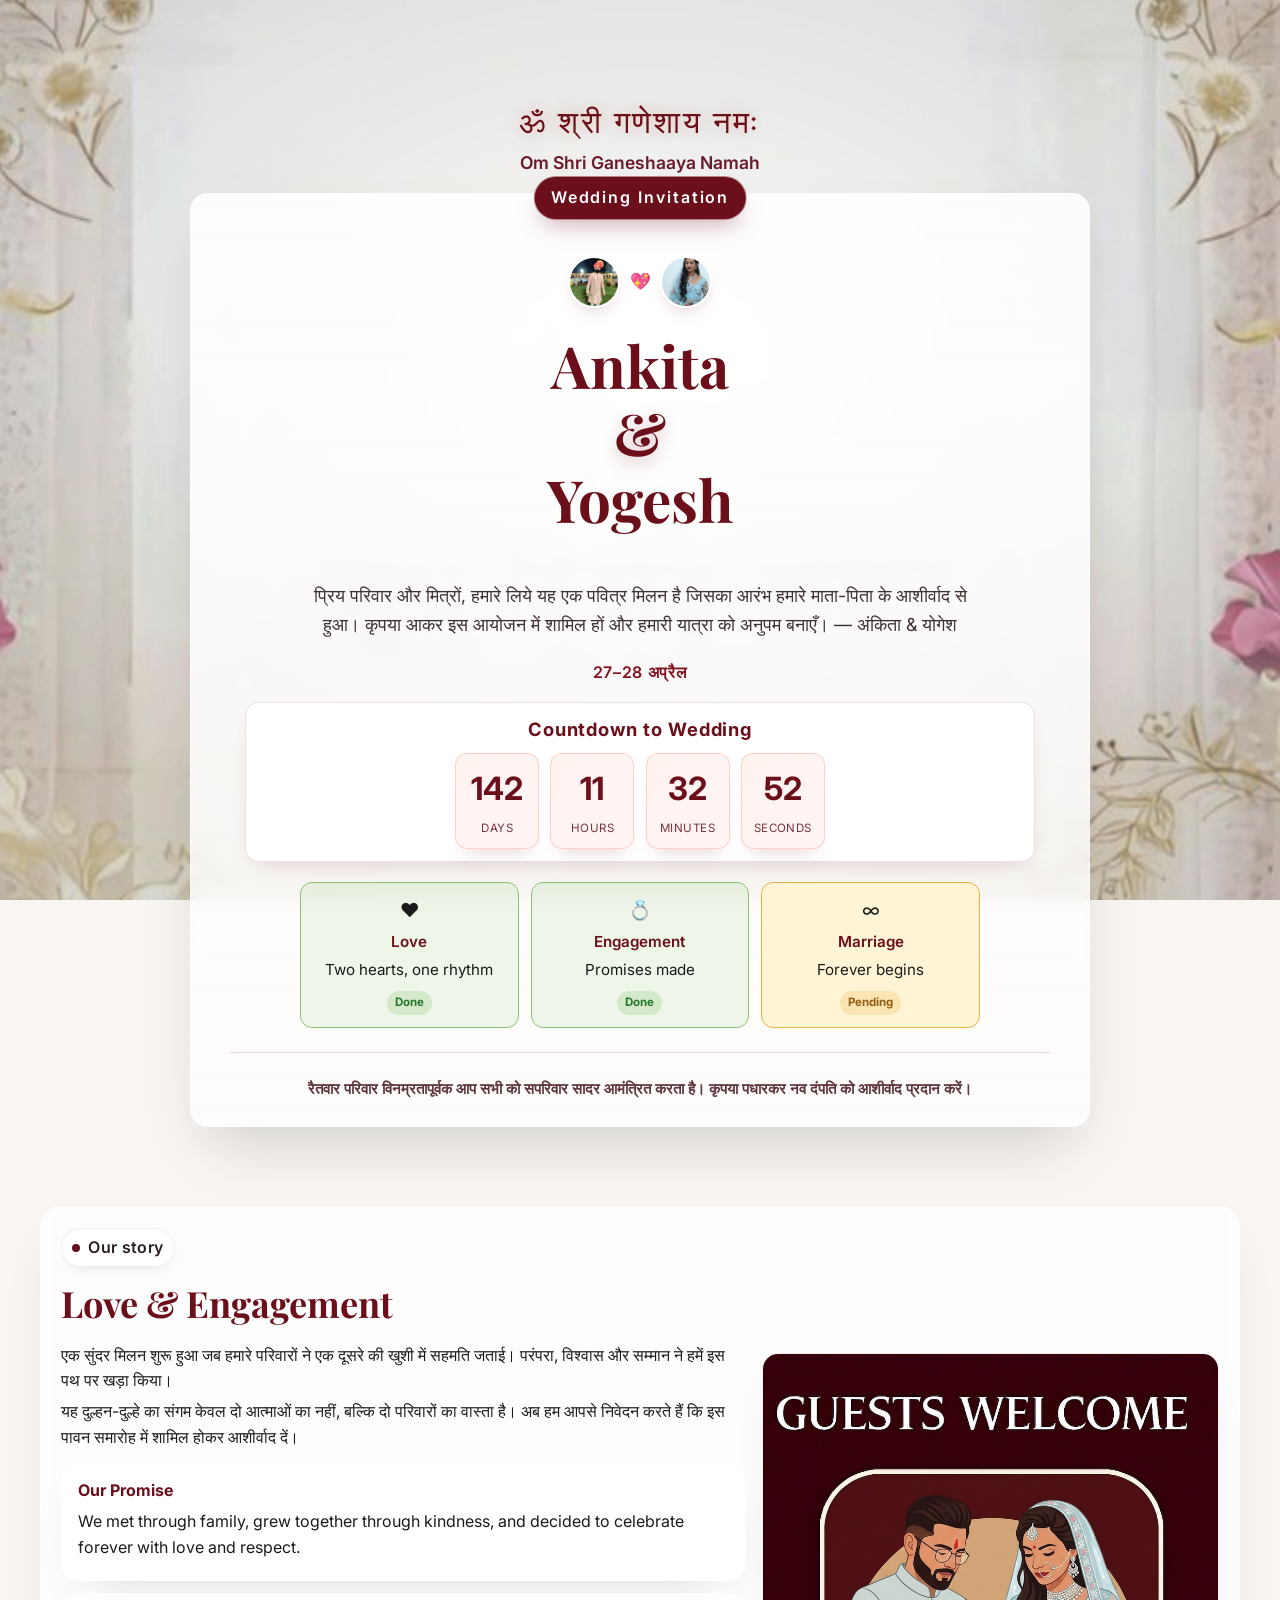
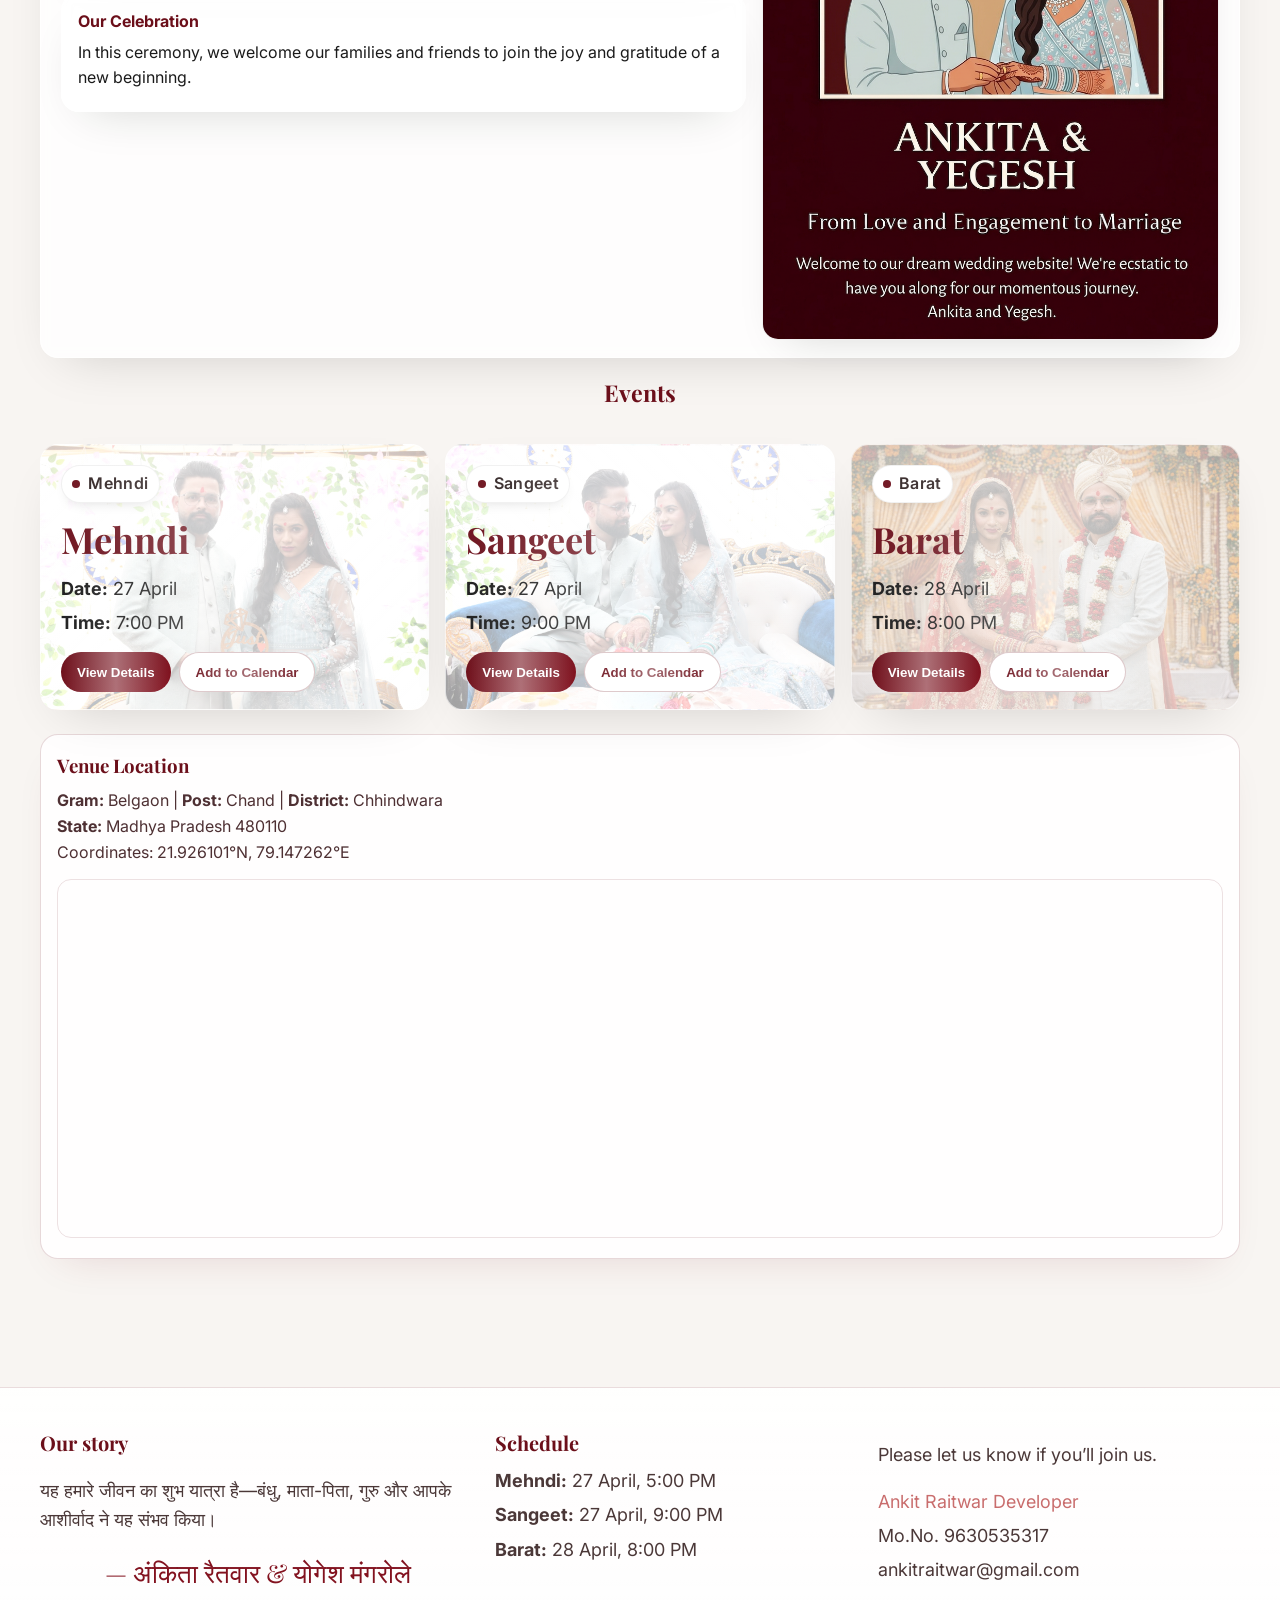
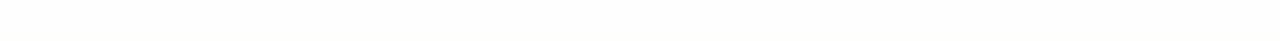
==== commit fbcd3055: "update image and some text chagnes" ====
--- a/index.html
+++ b/index.html
@@ -51,7 +51,7 @@
       </div>
 
       <h1 class="names">
-        Ankita Raitwar <span class="amp">&amp;</span> <br> Yegesh Mangrole
+        Ankita<br> <span class="amp">&amp;</span> <br> Yogesh 
       </h1>
       <br>
 
@@ -92,13 +92,12 @@
         </div>
       </div>
 
-      <!-- <div class="ai-blessing-cta">
+      <div class="ai-blessing-cta">
         <div class="ai-blessing-content">
-          <h3>AI Blessing</h3>
-          <p>Click the button to receive a personalized blessing animation that celebrates your love.</p>
-          <button class="btn primary" onclick="openBlessing()">Receive AI Blessing</button>
-        </div>
-      </div> -->
+             <p style="margin-top: 0.5rem; color: #5e363e; font-weight: 600;">रैतवार परिवार विनम्रतापूर्वक आप सभी को सपरिवार सादर आमंत्रित करता है। कृपया पधारकर नव दंपति को आशीर्वाद प्रदान करें।</p>
+          <!-- <button class="btn primary" onclick="openBlessing()">Receive AI Blessing</button> -->
+        </div>
+      </div>
     </div>
   </header>
 
@@ -143,7 +142,7 @@
                 <figcaption>Sunset, a quiet promise.</figcaption>
               </figure>
               <figure class="sm" data-tilt>
-                <img src="Copilot_20250916_005644.png" alt="Elegant portrait of couple">
+                <img src="./three.jpeg" alt="Elegant portrait of couple">
                 <figcaption>Together, effortlessly.</figcaption>
               </figure>
               
@@ -158,7 +157,7 @@
       <h3 class="events-headline" id="events-title">Events</h3>
 
       <!-- Nikah -->
-      <section class="card third" data-tilt aria-labelledby="nikah-title">
+      <section class="card third event-bg mehndi-bg" data-tilt aria-labelledby="nikah-title">
         <span class="pill" aria-hidden="true"><span class="dot"></span> Mehndi</span>
         <h3 id="nikah-title">Mehndi</h3>
         <div class="meta">
@@ -172,7 +171,7 @@
       </section>
 
       <!-- Mehendi -->
-      <section class="card third" data-tilt aria-labelledby="mehendi-title">
+      <section class="card third event-bg sangeet-bg" data-tilt aria-labelledby="mehendi-title">
         <span class="pill" aria-hidden="true"><span class="dot"></span>Sangeet</span>
         <h3 id="mehendi-title">Sangeet</h3>
         <div class="meta">
@@ -186,7 +185,7 @@
       </section>
 
       <!-- Barat -->
-      <section class="card third" data-tilt aria-labelledby="barat-title">
+      <section class="card third event-bg barat-bg" data-tilt aria-labelledby="barat-title">
         <span class="pill" aria-hidden="true"><span class="dot"></span> Barat</span>
         <h3 id="barat-title">Barat</h3>
         <div class="meta">
@@ -246,7 +245,8 @@
        
         <p>Please let us know if you’ll join us.</p>
         <ul>
-          <li><a href="https://my-portfolio-three-henna-14.vercel.app/" target="_blank" onclick="openRSVP()">Ankit Raitwar Developer</a></li>
+          <li><a href="https://my-portfolio-three-henna-14.vercel.app/" target="_blank" onclick="openRSVP()" style="color:rgb(201, 109, 109)">Ankit Raitwar Developer</a></li>
+          <li>Mo.No. 9630535317</li>
           <li><a href="mailto:ankitraitwar@gmail.com">ankitraitwar@gmail.com</a></li>
         </ul>
       </div>
@@ -323,14 +323,14 @@
       const ics =
 `BEGIN:VCALENDAR
 VERSION:2.0
-PRODID:-//Sobia&Irfan//Wedding//EN
+PRODID:-//Ankita&Yogesh//Wedding//EN
 BEGIN:VEVENT
-UID:${Date.now()}@sobia-irfan
+UID:${Date.now()}@ankita-yogesh
 DTSTAMP:${toICS(new Date())}
 DTSTART:${toICS(start)}
 DTEND:${toICS(end)}
-SUMMARY:${title} — Sobia & Irfan
-DESCRIPTION:With love, Ankita Raitwar & Yegesh Menhdole
+SUMMARY:${title} — Ankita & Yogesh
+DESCRIPTION:With love, Ankita Raitwar & Yogesh Mangrole
 END:VEVENT
 END:VCALENDAR`.replace(/\n/g, '\r\n');
 
@@ -338,7 +338,7 @@
       const url = URL.createObjectURL(blob);
       const a = document.createElement('a');
       a.href = url;
-      a.download = `${title.replace(/\s+/g,'_')}_Sobia_Irfan.ics`;
+      a.download = `${title.replace(/\s+/g,'_')}_Ankita_Yogesh.ics`;
       document.body.appendChild(a);
       a.click();
       a.remove();
@@ -359,18 +359,7 @@
     //   dlg.close();
     // }
 
-    // Blessing modal logic
-    function openBlessing(){
-      const dlg = document.getElementById('blessingDialog');
-      if(typeof dlg.showModal === 'function'){ dlg.showModal(); }
-      else alert('Blessing: May your love be eternal.');
-    }
-
-    function closeBlessing(){
-      const dlg = document.getElementById('blessingDialog');
-      dlg.close();
-    }
-
+   
     // Countdown timer animation for the hero section
     (function(){
       const dayEl = document.getElementById('cd-days');
@@ -429,6 +418,29 @@
       const timer = setInterval(updateCountdown, 1000);
     })();
 
+    // Advanced event card mouse tracking for radial glow effect
+    (function(){
+      const eventCards = document.querySelectorAll('.event-bg');
+      
+      eventCards.forEach(card => {
+        card.addEventListener('mousemove', (e) => {
+          const rect = card.getBoundingClientRect();
+          const x = e.clientX - rect.left;
+          const y = e.clientY - rect.top;
+          const xPercent = (x / rect.width) * 100;
+          const yPercent = (y / rect.height) * 100;
+          
+          card.style.setProperty('--mouse-x', xPercent + '%');
+          card.style.setProperty('--mouse-y', yPercent + '%');
+        });
+        
+        card.addEventListener('mouseleave', () => {
+          card.style.setProperty('--mouse-x', '50%');
+          card.style.setProperty('--mouse-y', '50%');
+        });
+      });
+    })();
+
   </script>
 </body>
 </html>
--- a/style.css
+++ b/style.css
@@ -53,9 +53,10 @@
               var(--ivory);
 }
 .bg-image{
+  /* https://images.unsplash.com/photo-1519741497674-611481863552?q=80&w=1920&auto=format&fit=crop */
   position: absolute;
   inset: -5vh -5vw;
-  background-image: url('https://images.unsplash.com/photo-1519741497674-611481863552?q=80&w=1920&auto=format&fit=crop'); /* Replace with your photo */
+  background-image: url('/bg.jpeg'); /* Replace with your photo */
   background-size: cover;
   background-position: center;
   filter: contrast(1.02) saturate(1.05);
@@ -308,7 +309,7 @@
 .step.pending{
   border-color: #e8b143;
   background: rgba(255,243,209,.9);
-  animation: pendingPulse 1.3s ease-in-out infinite;
+  /* animation: pendingPulse 1.3s ease-in-out infinite; */
 }
 .step .emoji{ font-size: 1.2rem; }
 .step .label{ font-weight: 600; color: var(--mahroon); }
@@ -324,8 +325,8 @@
 .step.pending .status{ background: rgba(232,177,67,.24); color: #925e11; }
 
 @keyframes pendingPulse{
-  0%,100%{ transform: translateY(0); box-shadow: 0 0 0 0 rgba(232,177,67,0.35); }
-  50%{ transform: translateY(-2px); box-shadow: 0 0 0 8px rgba(232,177,67,0); }
+  /* 0%,100%{ transform: translateY(0); box-shadow: 0 0 0 0 rgba(232,177,67,0.35); } */
+  /* 50%{ transform: translateY(-2px); box-shadow: 0 0 0 8px rgba(232,177,67,0); } */
 }
 
 main{
@@ -349,6 +350,18 @@
   box-shadow: 0 20px 50px -25px var(--shadow);
   transform-style: preserve-3d;
   transition: transform var(--transition-fast), box-shadow var(--transition-fast);
+  position: relative;
+  animation: cardSlideIn 0.6s cubic-bezier(0.34, 1.56, 0.64, 1) forwards;
+}
+@keyframes cardSlideIn {
+  from {
+    opacity: 0;
+    transform: translateY(30px);
+  }
+  to {
+    opacity: 1;
+    transform: translateY(0);
+  }
 }
 @media (min-width: 820px){
   .card.third{ grid-column: span 4; }
@@ -359,6 +372,80 @@
   color: var(--mahroon);
   font-size: var(--h2);
   margin: .5rem 0 .25rem;
+  animation: textGlow 2s ease-in-out infinite;
+}
+.card .pill{
+  animation: pillFloat 3s ease-in-out infinite;
+}
+@keyframes textGlow {
+  0%, 100% { text-shadow: 0 0 0 rgba(107,15,26,0); }
+  50% { text-shadow: 0 0 8px rgba(107,15,26,.3); }
+}
+@keyframes pillFloat {
+  0%, 100% { transform: translateY(0); }
+  50% { transform: translateY(-2px); }
+}
+.event-bg{
+  background: linear-gradient(180deg, rgba(255,255,255,.7), rgba(255,255,255,.6)), url('bg.jpeg') center/cover;
+  animation: bgMove 10s ease-in-out infinite;
+  transition: transform 0.3s ease, box-shadow 0.3s ease, filter 0.3s ease;
+  position: relative;
+  overflow: hidden;
+}
+.event-bg::before{
+  content: '';
+  position: absolute;
+  inset: 0;
+  background: linear-gradient(90deg, transparent, rgba(255,255,255,.3), transparent);
+  animation: shimmer 3s infinite;
+  pointer-events: none;
+}
+.event-bg::after{
+  content: '';
+  position: absolute;
+  inset: 0;
+  background: radial-gradient(circle at var(--mouse-x, 50%) var(--mouse-y, 50%), rgba(255,255,255,.2) 0%, transparent 50%);
+  opacity: 0;
+  transition: opacity 0.3s ease;
+}
+.event-bg:hover{
+  animation: bgMoveHover 5s ease-in-out infinite;
+  transform: scale(1.02);
+  box-shadow: 0 25px 60px -20px rgba(0,0,0,0.3), inset 0 0 20px rgba(255,255,255,.2);
+  filter: brightness(1.05) saturate(1.1);
+}
+.event-bg:hover::after{
+  opacity: 1;
+}
+@keyframes bgMove {
+  0%, 100% { background-position: center; }
+  50% { background-position: center 20%; }
+}
+@keyframes bgMoveHover {
+  0%, 100% { background-position: center; }
+  25% { background-position: 20% 10%; }
+  50% { background-position: center 20%; }
+  75% { background-position: 80% 10%; }
+}
+@keyframes shimmer {
+  0% { transform: translateX(-100%); }
+  100% { transform: translateX(100%); }
+}
+.mehndi-bg{
+  background: linear-gradient(135deg, rgba(255,255,255,.7), rgba(255,255,255,.6)), url('./one.jpeg') center/cover;
+  animation: bgMove 10s ease-in-out infinite, gradientShift 6s ease infinite;
+}
+.sangeet-bg{
+  background: linear-gradient(225deg, rgba(255,255,255,.7), rgba(255,255,255,.6)), url('./two.jpeg') center/cover;
+  animation: bgMove 10s ease-in-out infinite, gradientShift 7s ease infinite;
+}
+.barat-bg{
+  background: linear-gradient(45deg, rgba(255,255,255,.7), rgba(255,255,255,.6)), url('./final.png') center/cover;
+  animation: bgMove 10s ease-in-out infinite, gradientShift 8s ease infinite;
+}
+@keyframes gradientShift {
+  0%, 100% { filter: hue-rotate(0deg); }
+  50% { filter: hue-rotate(2deg); }
 }
 .meta{
   display: grid;
@@ -397,9 +484,20 @@
   padding: .7rem 1rem;
   font-weight: 600;
   cursor: pointer;
-  box-shadow: 0 14px 28px -18px var(--shadow);
-  transition: transform var(--transition-fast), box-shadow var(--transition-fast), background var(--transition-fast);
-  will-change: transform;
+  transition: all 0.3s cubic-bezier(0.34, 1.56, 0.64, 1);
+  position: relative;
+  overflow: hidden;
+}
+.btn::before{
+  content: '';
+  position: absolute;
+  inset: 0;
+  background: linear-gradient(90deg, transparent, rgba(255,255,255,.4), transparent);
+  animation: buttonShine 3s infinite;
+}
+@keyframes buttonShine {
+  0% { transform: translateX(-100%); }
+  100% { transform: translateX(100%); }
 }
 .btn.primary{
   background: linear-gradient(135deg, var(--mahroon), var(--mahroon-velvet));
@@ -524,6 +622,132 @@
   .bg-image, .hero-card, .card, .gallery figure { transition: none !important; }
 }
 
+/* Advanced AI Animations */
+@keyframes sparkle {
+  0%, 100% { opacity: 0; transform: scale(0); }
+  50% { opacity: 1; transform: scale(1); }
+}
+
+@keyframes softGlow {
+  0%, 100% { box-shadow: 0 0 20px rgba(107,15,26,.2); }
+  50% { box-shadow: 0 0 40px rgba(107,15,26,.4); }
+}
+
+@keyframes floatSoft {
+  0%, 100% { transform: translateY(0px); }
+  50% { transform: translateY(-3px); }
+}
+
+@keyframes fadeInScale {
+  from {
+    opacity: 0;
+    transform: scale(0.95);
+  }
+  to {
+    opacity: 1;
+    transform: scale(1);
+  }
+}
+
+@keyframes textReveal {
+  from {
+    opacity: 0;
+    background-position: -1000px center;
+  }
+  to {
+    opacity: 1;
+    background-position: 0 center;
+  }
+}
+
+/* Apply soft glow to cards */
+.card:nth-child(1) {
+  animation: cardSlideIn 0.6s cubic-bezier(0.34, 1.56, 0.64, 1) forwards, softGlow 4s ease-in-out 0.8s infinite;
+}
+.card:nth-child(2) {
+  animation: cardSlideIn 0.6s cubic-bezier(0.34, 1.56, 0.64, 1) 0.1s forwards, softGlow 4s ease-in-out 1s infinite;
+}
+.card:nth-child(3) {
+  animation: cardSlideIn 0.6s cubic-bezier(0.34, 1.56, 0.64, 1) 0.2s forwards, softGlow 4s ease-in-out 1.2s infinite;
+}
+
+/* Gallery animation */
+.gallery figure {
+  animation: fadeInScale 0.7s cubic-bezier(0.34, 1.56, 0.64, 1) forwards;
+  opacity: 1;
+}
+
+.gallery figure:nth-child(1) {
+  animation-delay: 0.3s;
+}
+
+.gallery figure:nth-child(2) {
+  animation-delay: 0.5s;
+}
+
+.gallery figure:hover {
+  animation: floatSoft 3s ease-in-out infinite, softGlow 2s ease-in-out infinite;
+}
+
+/* On desktop/laptop hide second gallery image; keep all visible on mobile */
+@media (min-width: 981px) {
+  .gallery figure:nth-child(2) {
+    display: none;
+  }
+  .gallery figure:nth-child(1) {
+    grid-column: span 12;
+  }
+}
+@media (max-width: 980px) {
+  .gallery figure:nth-child(2) {
+    display: block;
+  }
+}
+
+/* Hero card enhanced glow */
+.hero-card {
+  box-shadow: 0 30px 60px -20px var(--shadow), 0 0 0 0 rgba(107,15,26,0.1);
+  animation: glowLift 4.2s ease-in-out infinite, borderGlow 4s ease-in-out infinite;
+}
+
+@keyframes borderGlow {
+  0%, 100% { border-color: rgba(255,255,255,.6); }
+  50% { border-color: rgba(255,255,255,.9); }
+}
+
+/* Step timeline animation */
+.step {
+  animation: cardSlideIn 0.6s cubic-bezier(0.34, 1.56, 0.64, 1) forwards;
+  opacity: 0;
+}
+
+.step:nth-child(1) {
+  animation-delay: 0.6s;
+}
+
+.step:nth-child(2) {
+  animation-delay: 0.8s;
+}
+
+.step:nth-child(3) {
+  animation-delay: 1s;
+}
+
+/* Countdown item pulse */
+.countdown-item {
+  animation: countdownFloat 2s ease-in-out infinite;
+}
+
+@keyframes countdownFloat {
+  0%, 100% { transform: translateY(0); }
+  50% { transform: translateY(-2px); }
+}
+
+.countdown-item:hover {
+  animation: countdownFloat 2s ease-in-out infinite, softGlow 2s ease-in-out infinite;
+  transform: scale(1.05);
+}
+
 /* Inline styles moved to CSS classes */
 .story-grid {
   gap: .75rem;
@@ -544,6 +768,26 @@
 
 .events-section {
   margin-top: 1rem;
+  display: grid;
+  grid-template-columns: repeat(12, 1fr);
+  gap: 1rem;
+  align-items: start;
+}
+
+.events-section .events-headline {
+  grid-column: 1 / -1;
+  text-align: center;
+  margin-bottom: 1rem;
+}
+
+.events-section .card.third {
+  grid-column: span 12;
+}
+
+@media (min-width: 820px) {
+  .events-section .card.third {
+    grid-column: span 4;
+  }
 }
 
 .map-section {
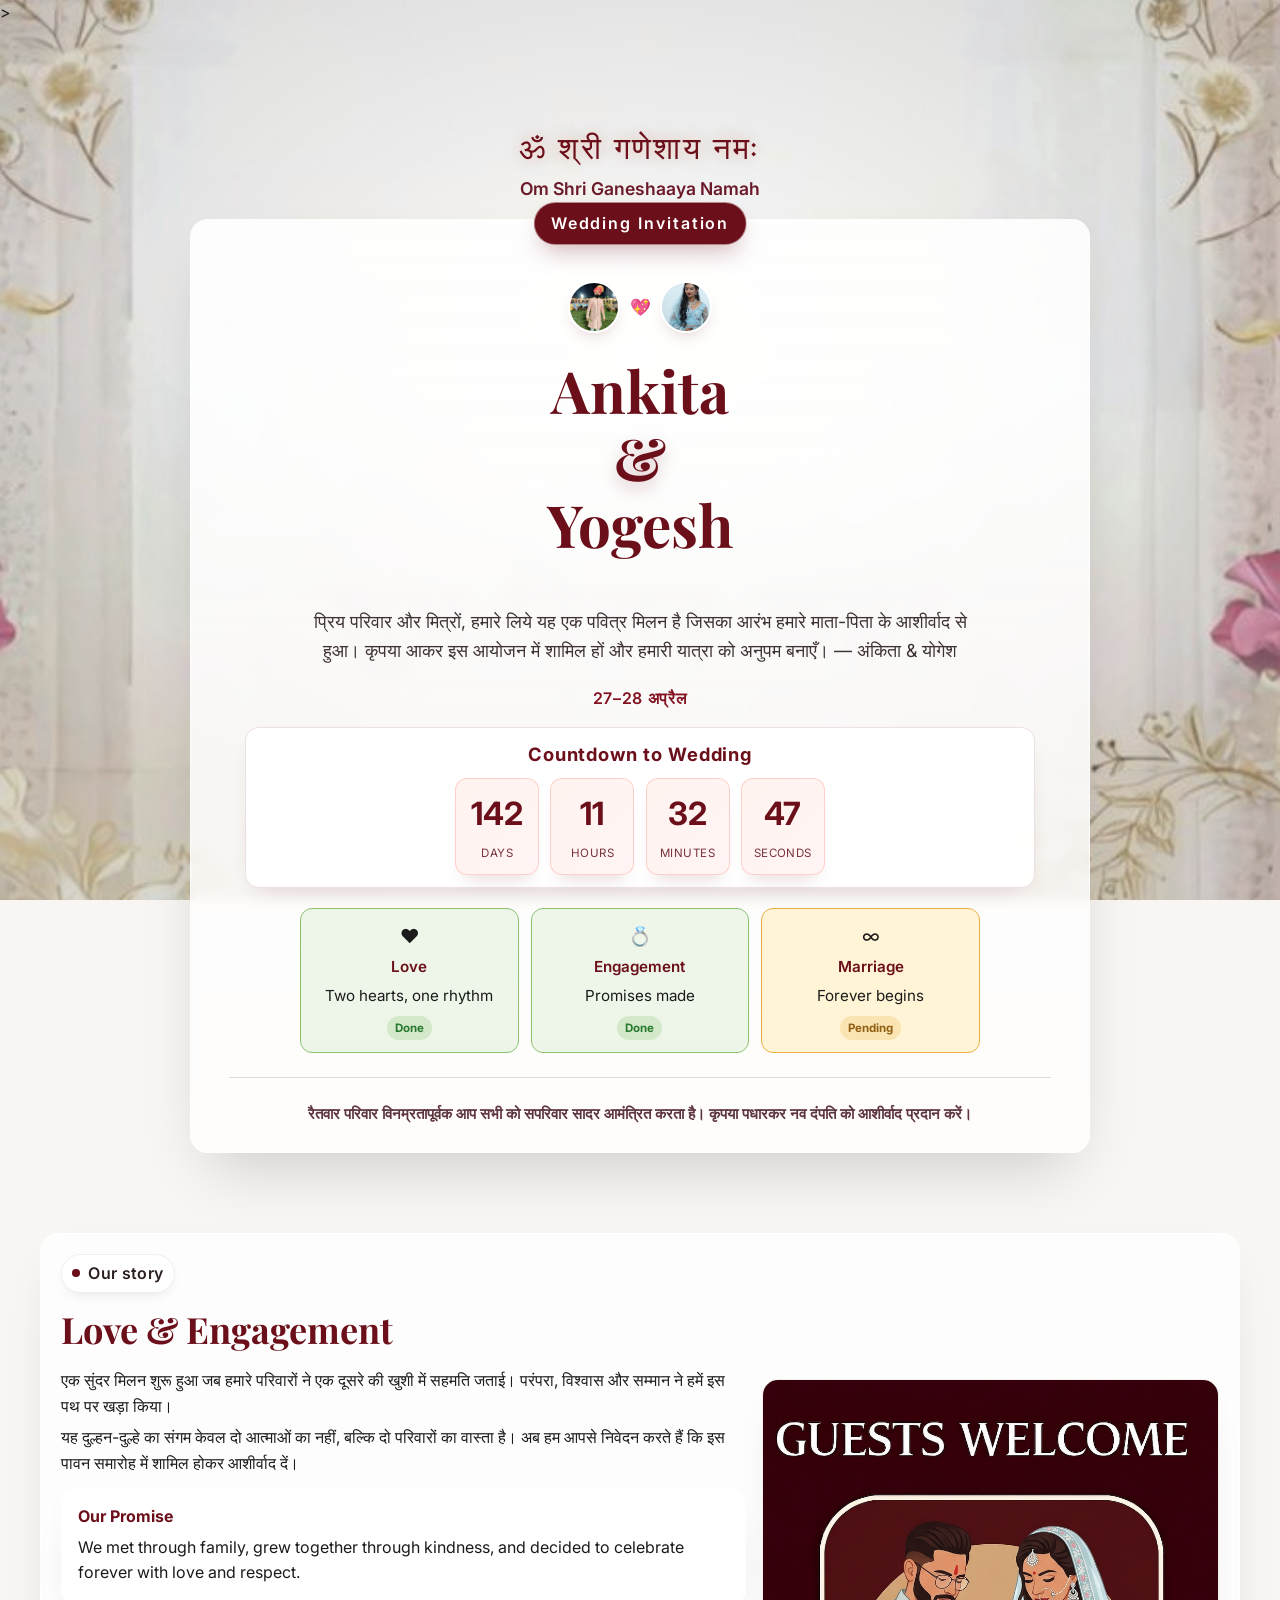
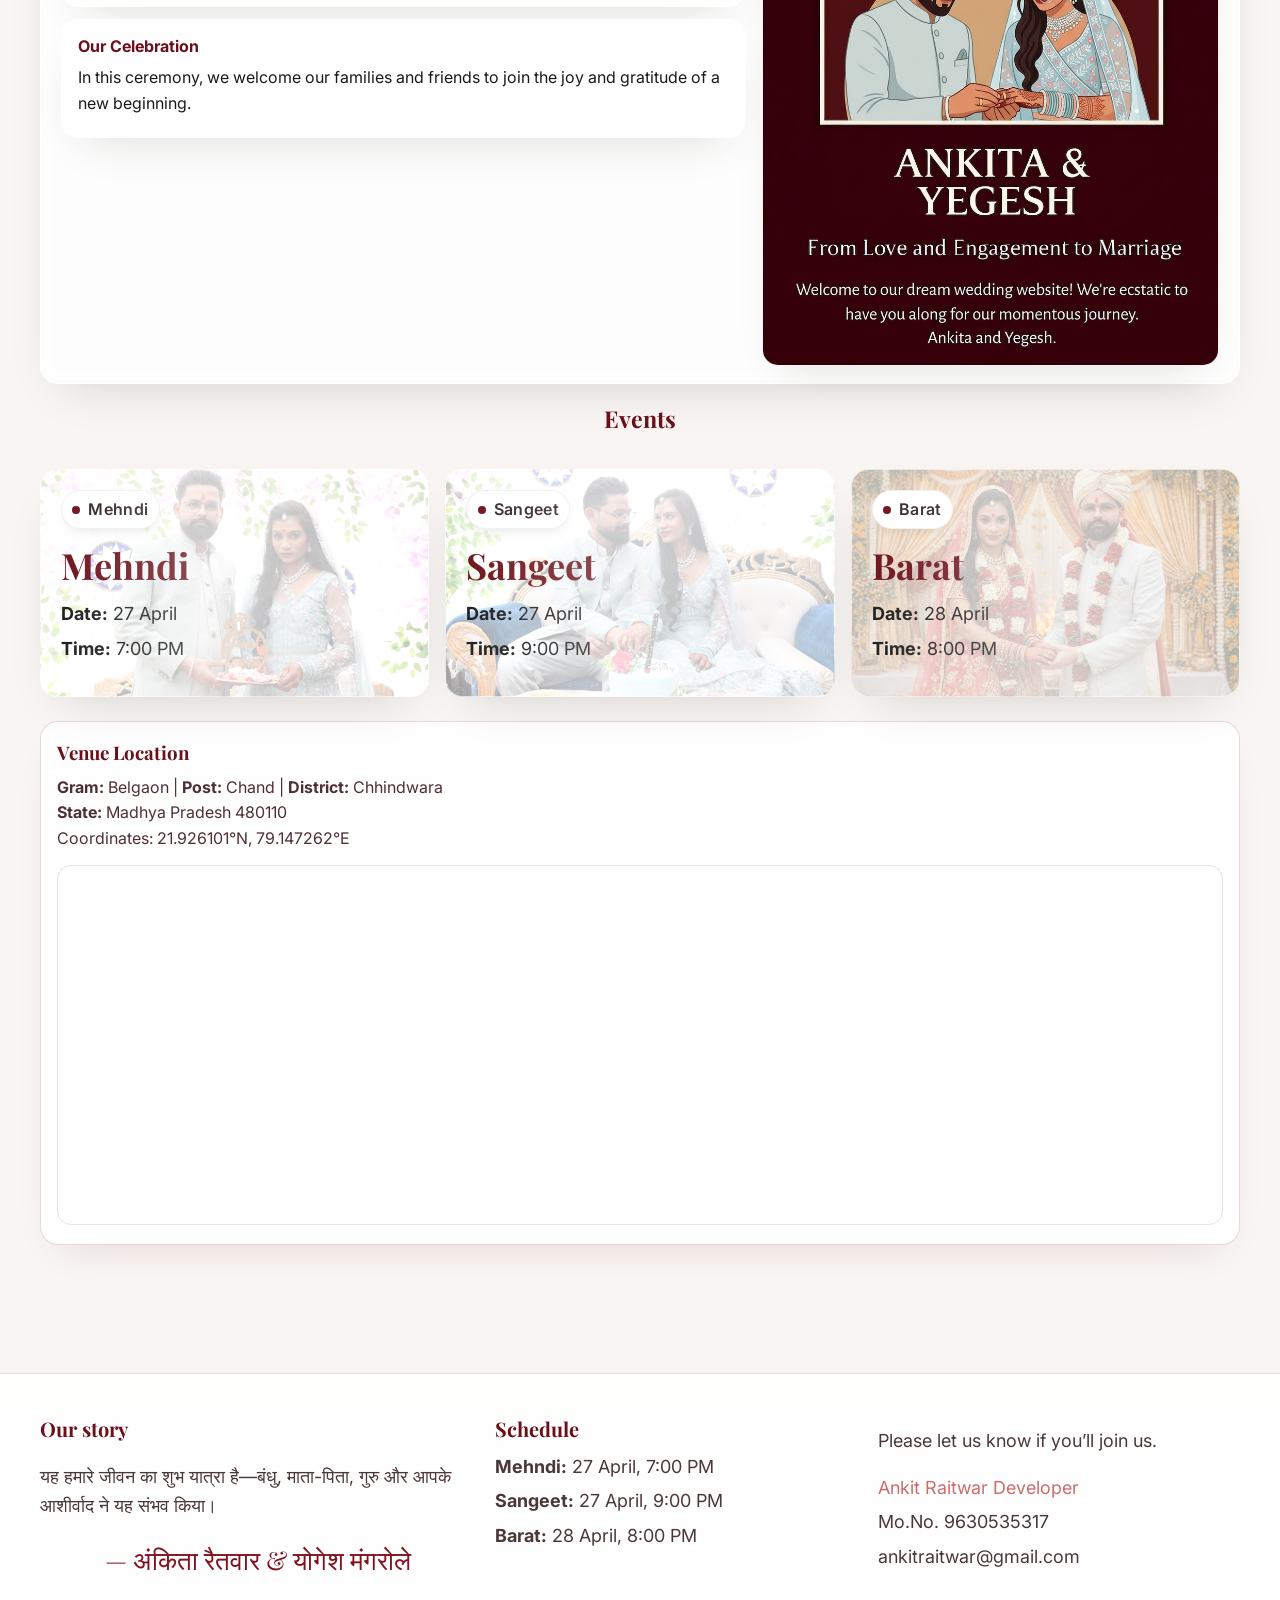
==== commit 1aaa5023: "add og image" ====
--- a/index.html
+++ b/index.html
@@ -6,20 +6,15 @@
   <title>Ankita & Yogesh — Wedding Invitation</title>
   <meta name="description" content="Join us for the wedding celebration of Ankita Raitwar & Yogesh Menhdole on 27-28 April. A beautiful arranged marriage in Belgaun, Chhindwara.">
 
-  <!-- Open Graph / Facebook -->
-  <meta property="og:type" content="website">
-  <meta property="og:url" content="https://yourwebsite.com/">
-  <meta property="og:title" content="Ankita & Yogesh Wedding Invitation">
-  <meta property="og:description" content="You're invited to the wedding of Ankita Raitwar & Yogesh Menhdole. 27-28 April in Belgaun, Chhindwara. Blessings and love await!">
-  <meta property="og:image" content="./Copilot_20250916_005908.png">
-
-  <!-- Twitter -->
-  <meta property="twitter:card" content="summary_large_image">
-  <meta property="twitter:url" content="https://yourwebsite.com/">
-  <meta property="twitter:title" content="Ankita & Yogesh Wedding Invitation">
-  <meta property="twitter:description" content="You're invited to the wedding of Ankita Raitwar & Yogesh Menhdole. 27-28 April in Belgaun, Chhindwara. Blessings and love await!">
-  <meta property="twitter:image" content="./Copilot_20250916_005908.png">
-
+  <!-- Open Graph (for WhatsApp, Facebook, LinkedIn) -->
+<meta property="og:title" content="Wedding Invitation">
+<meta property="og:description" content="Ankita & Yogesh — Wedding Invitation">
+<meta property="og:image" content="https://ankit7raitwar.github.io/Wedding-Invation/Copilot_20250916_005908.png">
+<meta property="og:url" content="https://ankit7raitwar.github.io/Wedding-Invation/">
+<meta property="og:type" content="website">
+
+<!-- Optional but good -->
+<meta property="og:wedding-invitation" content="https://ankit7raitwar.github.io/Wedding-Invation/">>
   <!-- Premium serif + clean sans -->
   <link href="https://fonts.googleapis.com/css2?family=Playfair+Display:wght@500;700&family=Inter:wght@300;400;600&display=swap" rel="stylesheet">
   <link rel="icon" href="./Copilot_20250916_005908.png" type="image/png">
@@ -165,13 +160,15 @@
           <div><strong>Time:</strong> 7:00 PM</div>
         </div>
         <div class="cta">
-          <button class="btn primary" onclick="scrollToTop()">View Details</button>
-          <button class="btn ghost" onclick="addCalendar('Nikah','2025-11-25T17:00:00')">Add to Calendar</button>
+          <!-- <button class="btn primary" onclick="scrollToTop()">View Details</button> -->
+          <!-- <button class="btn ghost" onclick="addCalendar('Mehndi','2026-04-27T19:00:00')">Add to Calendar</button> -->
         </div>
       </section>
 
+       
+
       <!-- Mehendi -->
-      <section class="card third event-bg sangeet-bg" data-tilt aria-labelledby="mehendi-title">
+      <section class="card third event-bg sangeet-bg" aria-labelledby="mehendi-title">
         <span class="pill" aria-hidden="true"><span class="dot"></span>Sangeet</span>
         <h3 id="mehendi-title">Sangeet</h3>
         <div class="meta">
@@ -179,13 +176,13 @@
           <div><strong>Time:</strong> 9:00 PM</div>
         </div>
         <div class="cta">
-          <button class="btn primary" onclick="scrollToTop()">View Details</button>
-          <button class="btn ghost" onclick="addCalendar('Mehendi','2025-11-25T20:00:00')">Add to Calendar</button>
+          <!-- <button class="btn primary" onclick="scrollToTop()">View Details</button> -->
+          <!-- <button class="btn ghost" onclick="addCalendar('Sangeet','2026-04-27T21:00:00')">Add to Calendar</button> -->
         </div>
       </section>
 
       <!-- Barat -->
-      <section class="card third event-bg barat-bg" data-tilt aria-labelledby="barat-title">
+      <section class="card third event-bg barat-bg" aria-labelledby="barat-title">
         <span class="pill" aria-hidden="true"><span class="dot"></span> Barat</span>
         <h3 id="barat-title">Barat</h3>
         <div class="meta">
@@ -193,8 +190,8 @@
           <div><strong>Time:</strong> 8:00 PM</div>
         </div>
         <div class="cta">
-          <button class="btn primary" onclick="scrollToTop()">View Details</button>
-          <button class="btn ghost" onclick="addCalendar('Barat','2025-11-26T20:00:00')">Add to Calendar</button>
+          <!-- <button class="btn primary" onclick="scrollToTop()">View Details</button> -->
+          <!-- <button class="btn ghost" onclick="addCalendar('Barat','2026-04-28T20:00:00')">Add to Calendar</button> -->
         </div>
       </section>
     </section>
@@ -235,7 +232,7 @@
       <div class="footer-col">
         <h4>Schedule</h4>
         <ul>
-          <li><strong>Mehndi:</strong> 27 April, 5:00 PM</li>
+          <li><strong>Mehndi:</strong> 27 April, 7:00 PM</li>
           <li><strong>Sangeet:</strong> 27 April, 9:00 PM</li>
           <li><strong>Barat:</strong> 28 April, 8:00 PM</li>
         </ul>
@@ -308,6 +305,8 @@
 
     // Lightweight "Add to Calendar" via downloadable ICS (no venue included)
     function addCalendar(title, isoStart){
+      console.log("my vlaue is",title);
+      
       const start = new Date(isoStart);
       const end = new Date(start.getTime() + 2 * 60 * 60 * 1000);
       function toICS(dt){
--- a/style.css
+++ b/style.css
@@ -487,6 +487,7 @@
   transition: all 0.3s cubic-bezier(0.34, 1.56, 0.64, 1);
   position: relative;
   overflow: hidden;
+  pointer-events: auto;
 }
 .btn::before{
   content: '';
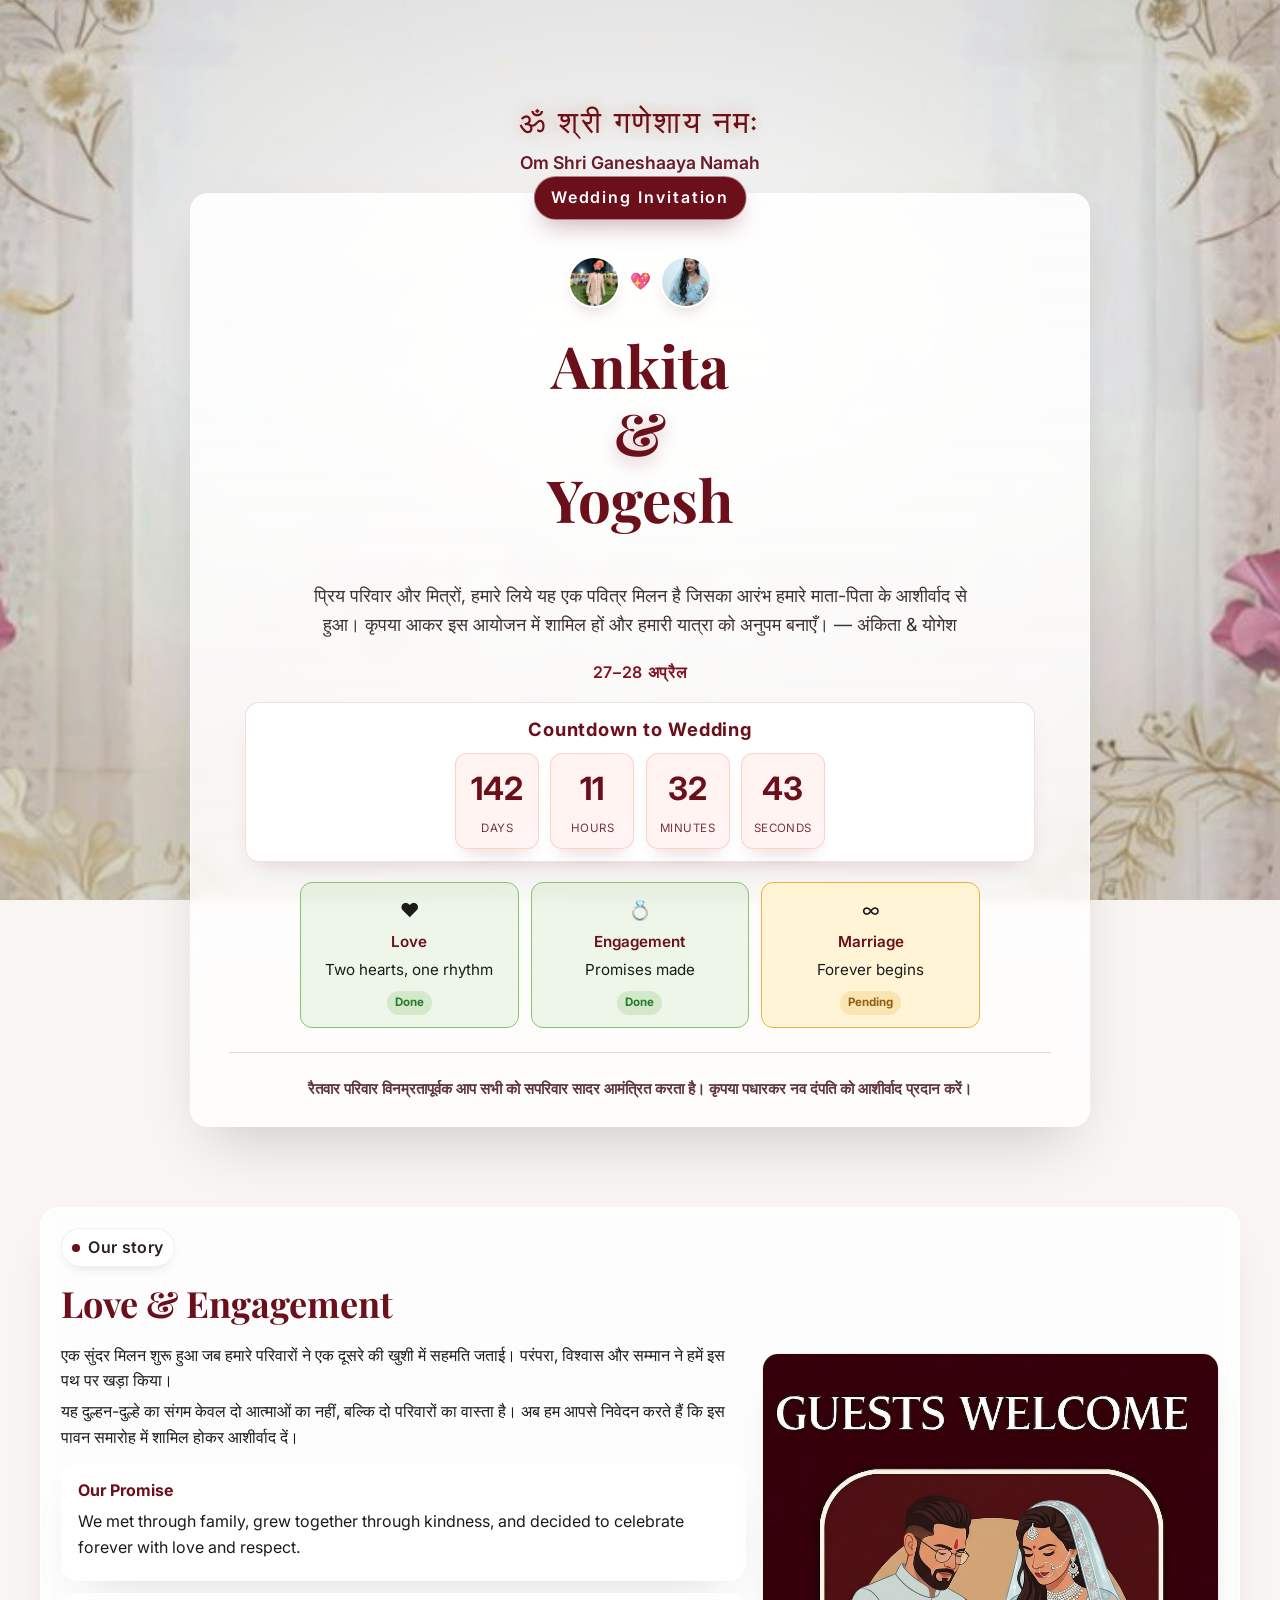
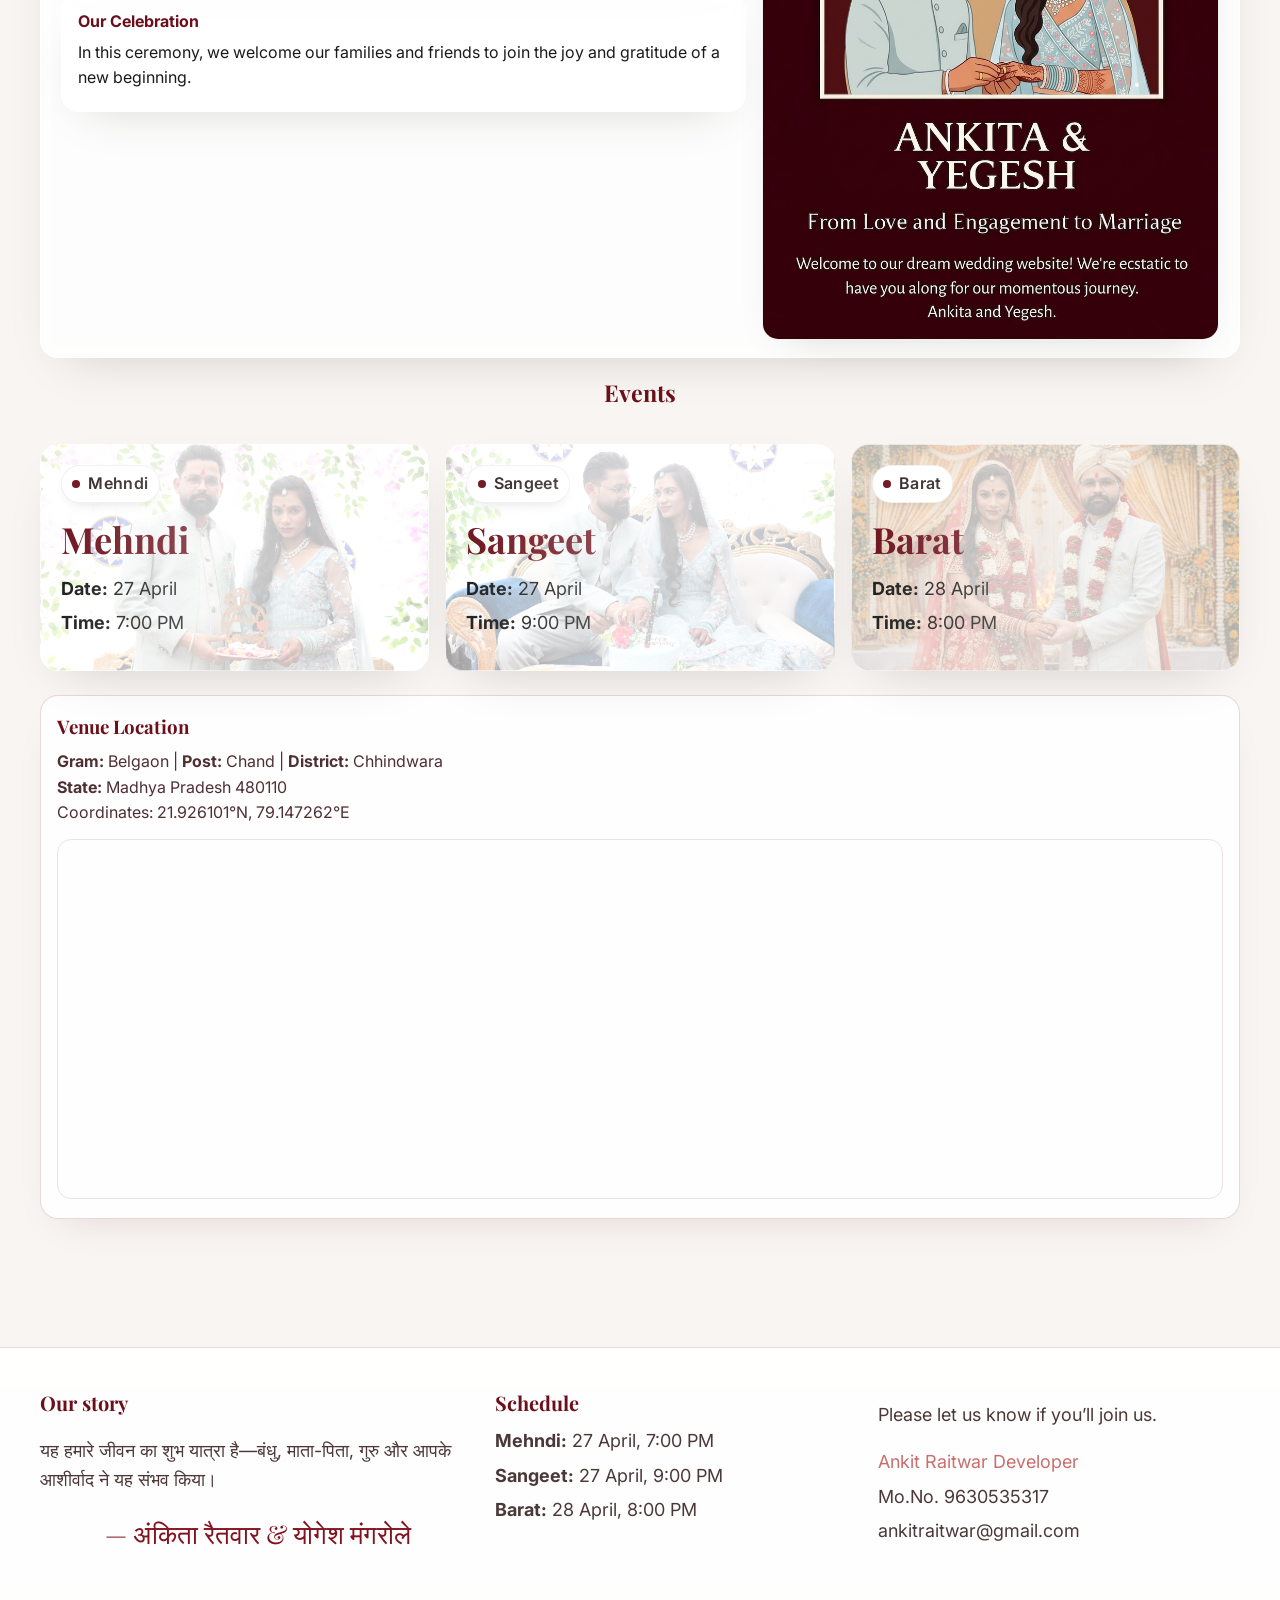
==== commit e3d0f483: "add img for og image" ====
--- a/index.html
+++ b/index.html
@@ -3,19 +3,22 @@
 <head>
   <meta charset="UTF-8" />
   <meta name="viewport" content="width=device-width, initial-scale=1" />
+
   <title>Ankita & Yogesh — Wedding Invitation</title>
   <meta name="description" content="Join us for the wedding celebration of Ankita Raitwar & Yogesh Menhdole on 27-28 April. A beautiful arranged marriage in Belgaun, Chhindwara.">
 
-  <!-- Open Graph (for WhatsApp, Facebook, LinkedIn) -->
-<meta property="og:title" content="Wedding Invitation">
-<meta property="og:description" content="Ankita & Yogesh — Wedding Invitation">
-<meta property="og:image" content="https://ankit7raitwar.github.io/Wedding-Invation/Copilot_20250916_005908.png">
-<meta property="og:url" content="https://ankit7raitwar.github.io/Wedding-Invation/">
-<meta property="og:type" content="website">
-
-<!-- Optional but good -->
-<meta property="og:wedding-invitation" content="https://ankit7raitwar.github.io/Wedding-Invation/">>
-  <!-- Premium serif + clean sans -->
+  <!-- Open Graph -->
+  <meta property="og:title" content="Ankita & Yogesh — Wedding Invitation">
+  <meta property="og:description" content="Join us for our wedding celebration on 27-28 April 💍">
+  <meta property="og:image" content="https://ankit7raitwar.github.io/Wedding-Invation/og_img.png?v=2">
+  <meta property="og:url" content="https://ankit7raitwar.github.io/Wedding-Invation/">
+  <meta property="og:type" content="website">
+  <meta property="og:site_name" content="Wedding Invitation">
+
+  <!-- Optional (helps WhatsApp) -->
+  <meta property="og:image:width" content="1200">
+  <meta property="og:image:height" content="630">
+
   <link href="https://fonts.googleapis.com/css2?family=Playfair+Display:wght@500;700&family=Inter:wght@300;400;600&display=swap" rel="stylesheet">
   <link rel="icon" href="./Copilot_20250916_005908.png" type="image/png">
   <link rel="stylesheet" href="style.css">
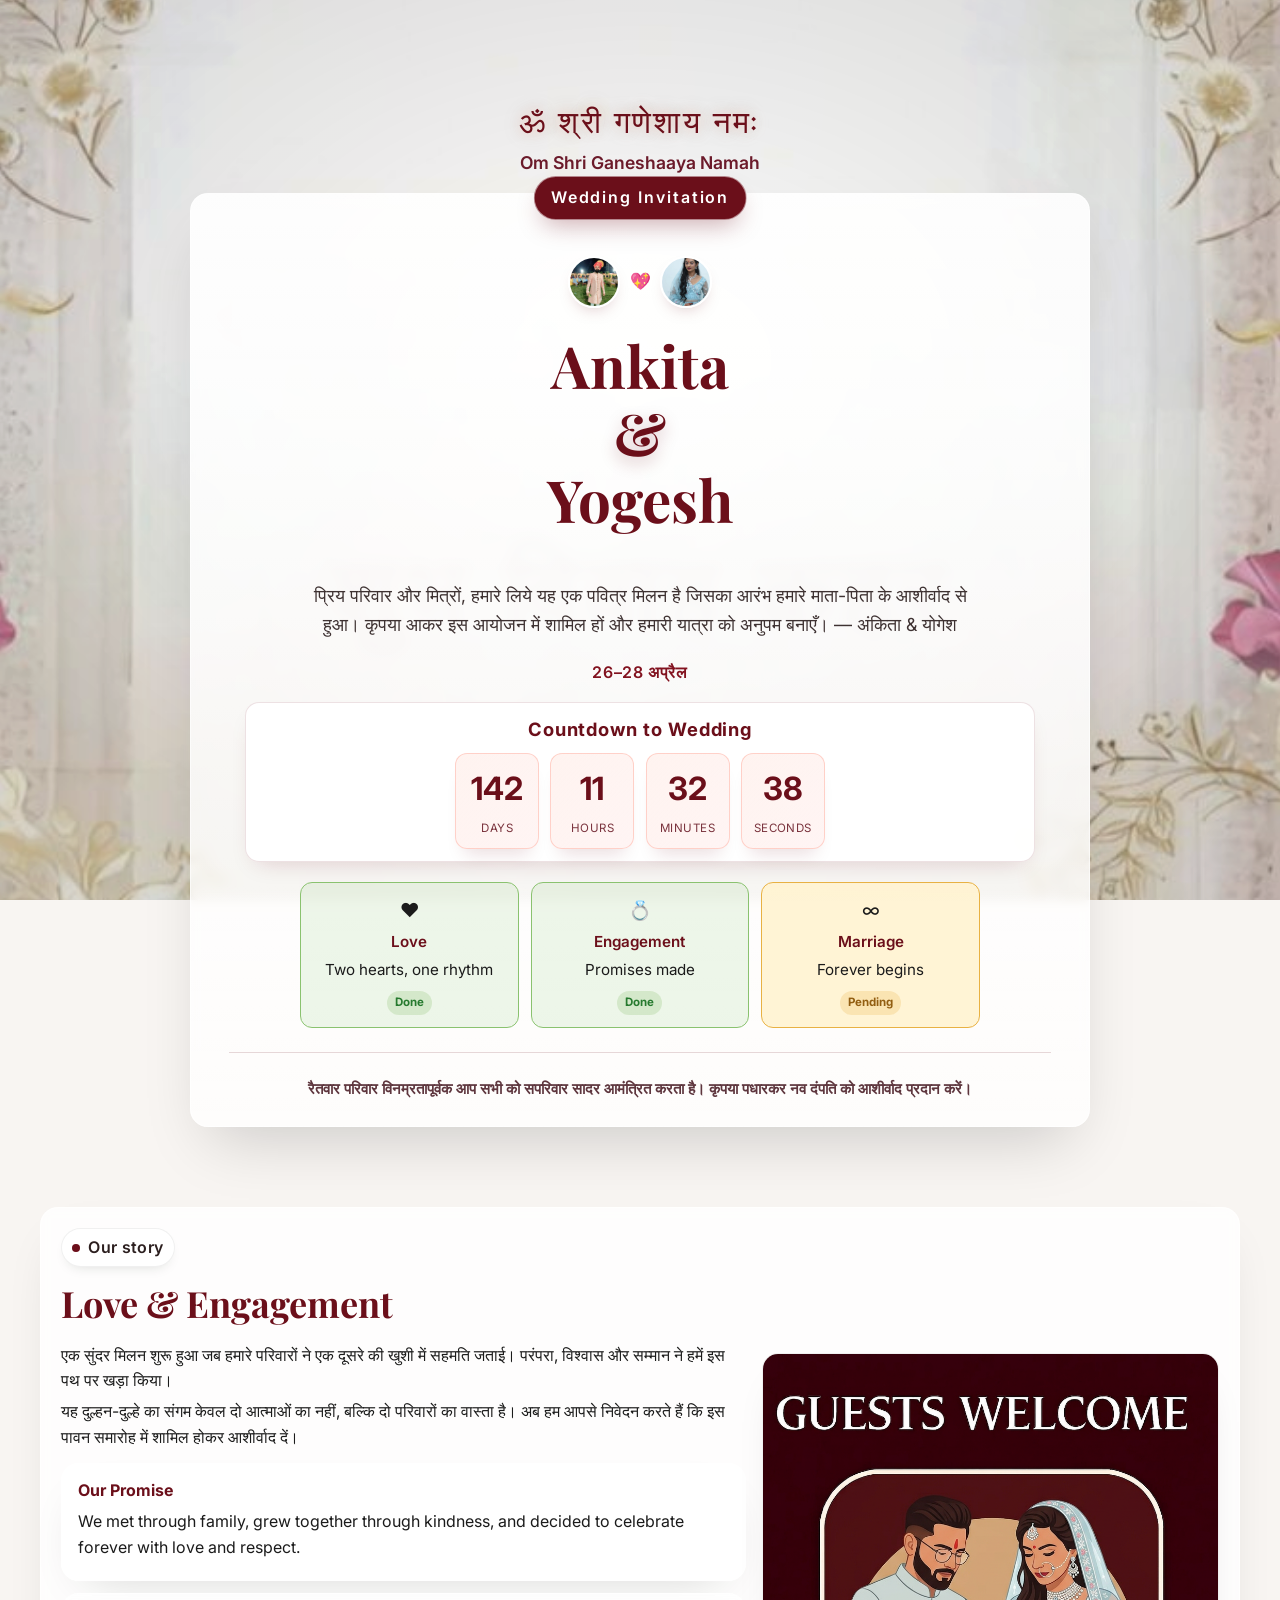
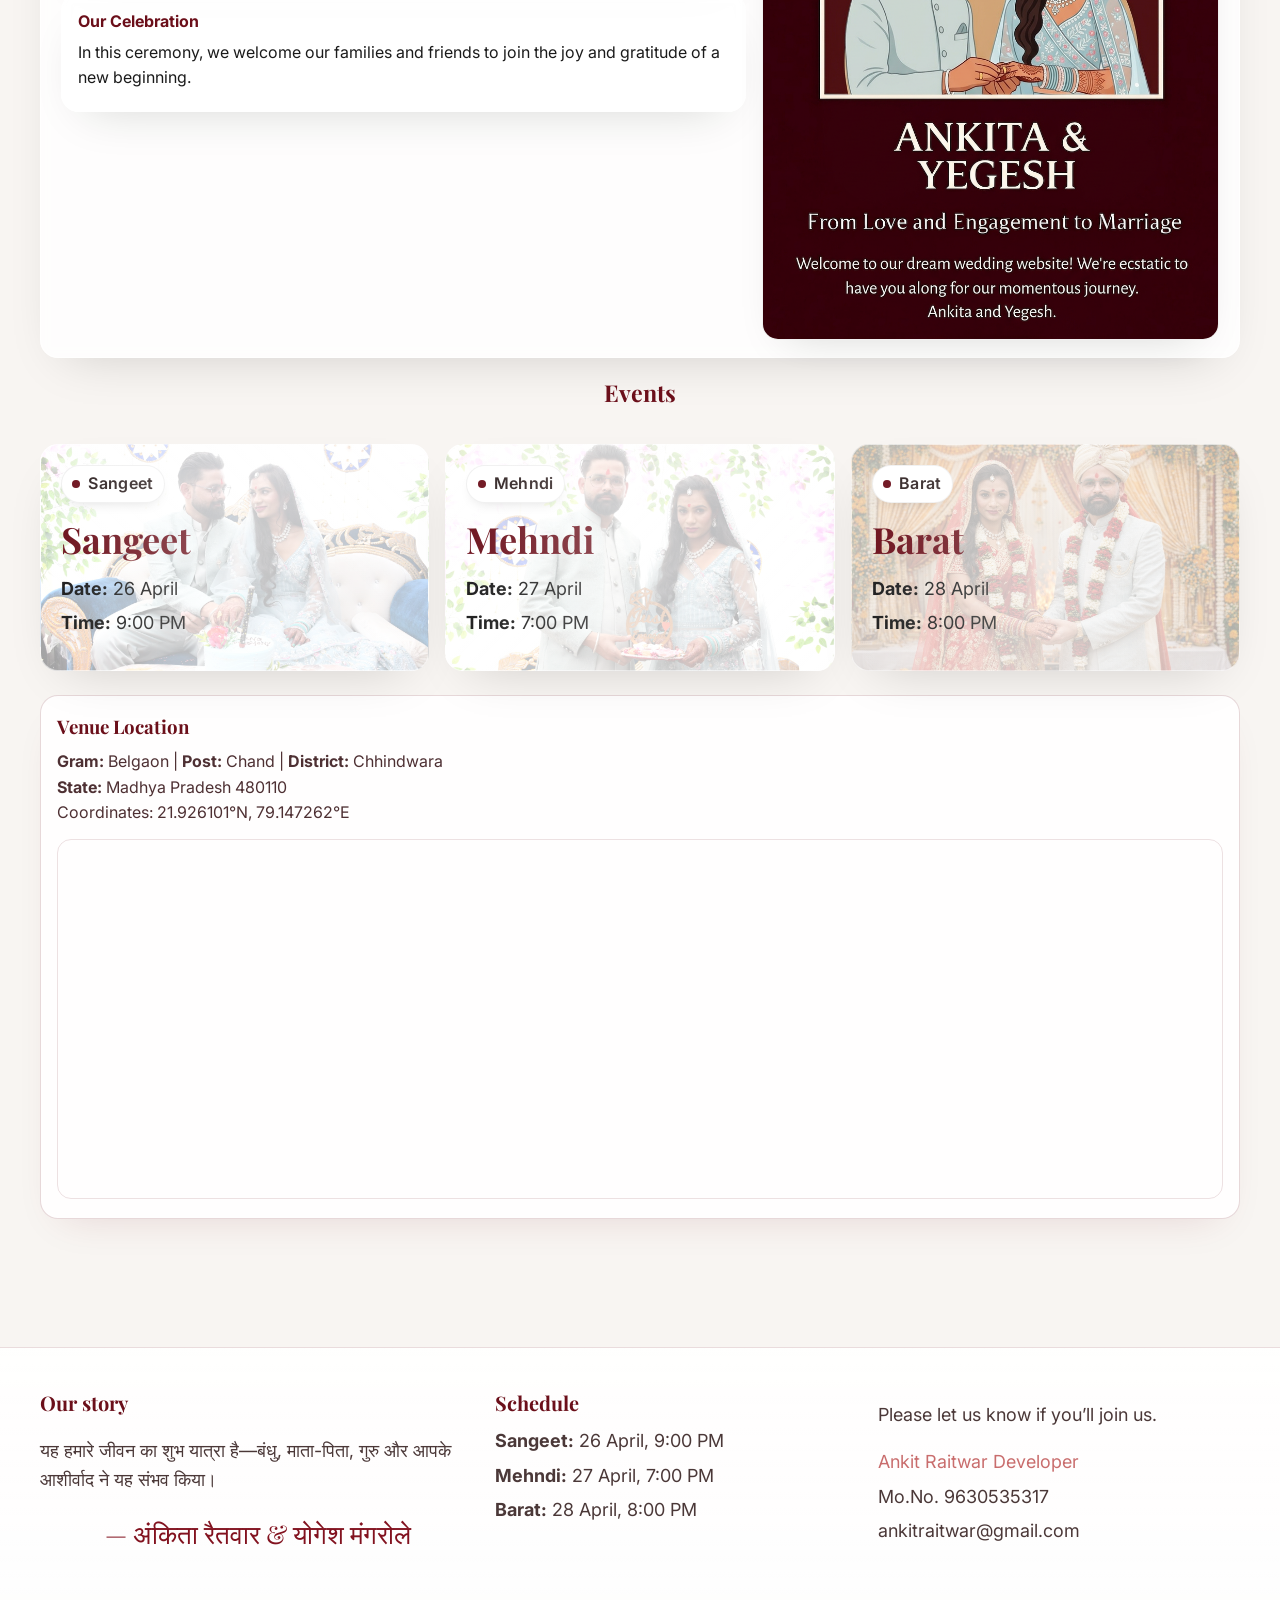
==== commit e9937799: "chagne datae" ====
--- a/index.html
+++ b/index.html
@@ -5,11 +5,11 @@
   <meta name="viewport" content="width=device-width, initial-scale=1" />
 
   <title>Ankita & Yogesh — Wedding Invitation</title>
-  <meta name="description" content="Join us for the wedding celebration of Ankita Raitwar & Yogesh Menhdole on 27-28 April. A beautiful arranged marriage in Belgaun, Chhindwara.">
+  <meta name="description" content="Join us for the wedding celebration of Ankita Raitwar & Yogesh Menhdole on 26-28 April. A beautiful arranged marriage in Belgaun, Chhindwara.">
 
   <!-- Open Graph -->
   <meta property="og:title" content="Ankita & Yogesh — Wedding Invitation">
-  <meta property="og:description" content="Join us for our wedding celebration on 27-28 April 💍">
+  <meta property="og:description" content="Join us for our wedding celebration on 26-28 April 💍">
   <meta property="og:image" content="https://ankit7raitwar.github.io/Wedding-Invation/og_img.png?v=2">
   <meta property="og:url" content="https://ankit7raitwar.github.io/Wedding-Invation/">
   <meta property="og:type" content="website">
@@ -57,7 +57,7 @@
         प्रिय परिवार और मित्रों, हमारे लिये यह एक पवित्र मिलन है जिसका आरंभ हमारे माता-पिता के आशीर्वाद से हुआ। कृपया आकर इस आयोजन में शामिल हों और हमारी यात्रा को अनुपम बनाएँ। — अंकिता &amp; योगेश
       </p>
 
-      <p class="date-line">27–28 अप्रैल</p>
+      <p class="date-line">26–28 अप्रैल</p>
 
       <div class="countdown-card" aria-label="Countdown to celebration">
         <div class="countdown-title">Countdown to Wedding</div>
@@ -155,6 +155,23 @@
       <h3 class="events-headline" id="events-title">Events</h3>
 
       <!-- Nikah -->
+
+
+      <section class="card third event-bg sangeet-bg" aria-labelledby="mehendi-title">
+        <span class="pill" aria-hidden="true"><span class="dot"></span>Sangeet</span>
+        <h3 id="mehendi-title">Sangeet</h3>
+        <div class="meta">
+          <div><strong>Date:</strong> 26 April</div>
+          <div><strong>Time:</strong> 9:00 PM</div>
+        </div>
+        <div class="cta">
+          <!-- <button class="btn primary" onclick="scrollToTop()">View Details</button> -->
+          <!-- <button class="btn ghost" onclick="addCalendar('Sangeet','2026-04-27T21:00:00')">Add to Calendar</button> -->
+        </div>
+      </section>
+
+
+
       <section class="card third event-bg mehndi-bg" data-tilt aria-labelledby="nikah-title">
         <span class="pill" aria-hidden="true"><span class="dot"></span> Mehndi</span>
         <h3 id="nikah-title">Mehndi</h3>
@@ -171,19 +188,7 @@
        
 
       <!-- Mehendi -->
-      <section class="card third event-bg sangeet-bg" aria-labelledby="mehendi-title">
-        <span class="pill" aria-hidden="true"><span class="dot"></span>Sangeet</span>
-        <h3 id="mehendi-title">Sangeet</h3>
-        <div class="meta">
-          <div><strong>Date:</strong> 27 April</div>
-          <div><strong>Time:</strong> 9:00 PM</div>
-        </div>
-        <div class="cta">
-          <!-- <button class="btn primary" onclick="scrollToTop()">View Details</button> -->
-          <!-- <button class="btn ghost" onclick="addCalendar('Sangeet','2026-04-27T21:00:00')">Add to Calendar</button> -->
-        </div>
-      </section>
-
+      
       <!-- Barat -->
       <section class="card third event-bg barat-bg" aria-labelledby="barat-title">
         <span class="pill" aria-hidden="true"><span class="dot"></span> Barat</span>
@@ -235,8 +240,9 @@
       <div class="footer-col">
         <h4>Schedule</h4>
         <ul>
+          <li><strong>Sangeet:</strong> 26 April, 9:00 PM</li>
           <li><strong>Mehndi:</strong> 27 April, 7:00 PM</li>
-          <li><strong>Sangeet:</strong> 27 April, 9:00 PM</li>
+          
           <li><strong>Barat:</strong> 28 April, 8:00 PM</li>
         </ul>
       </div>
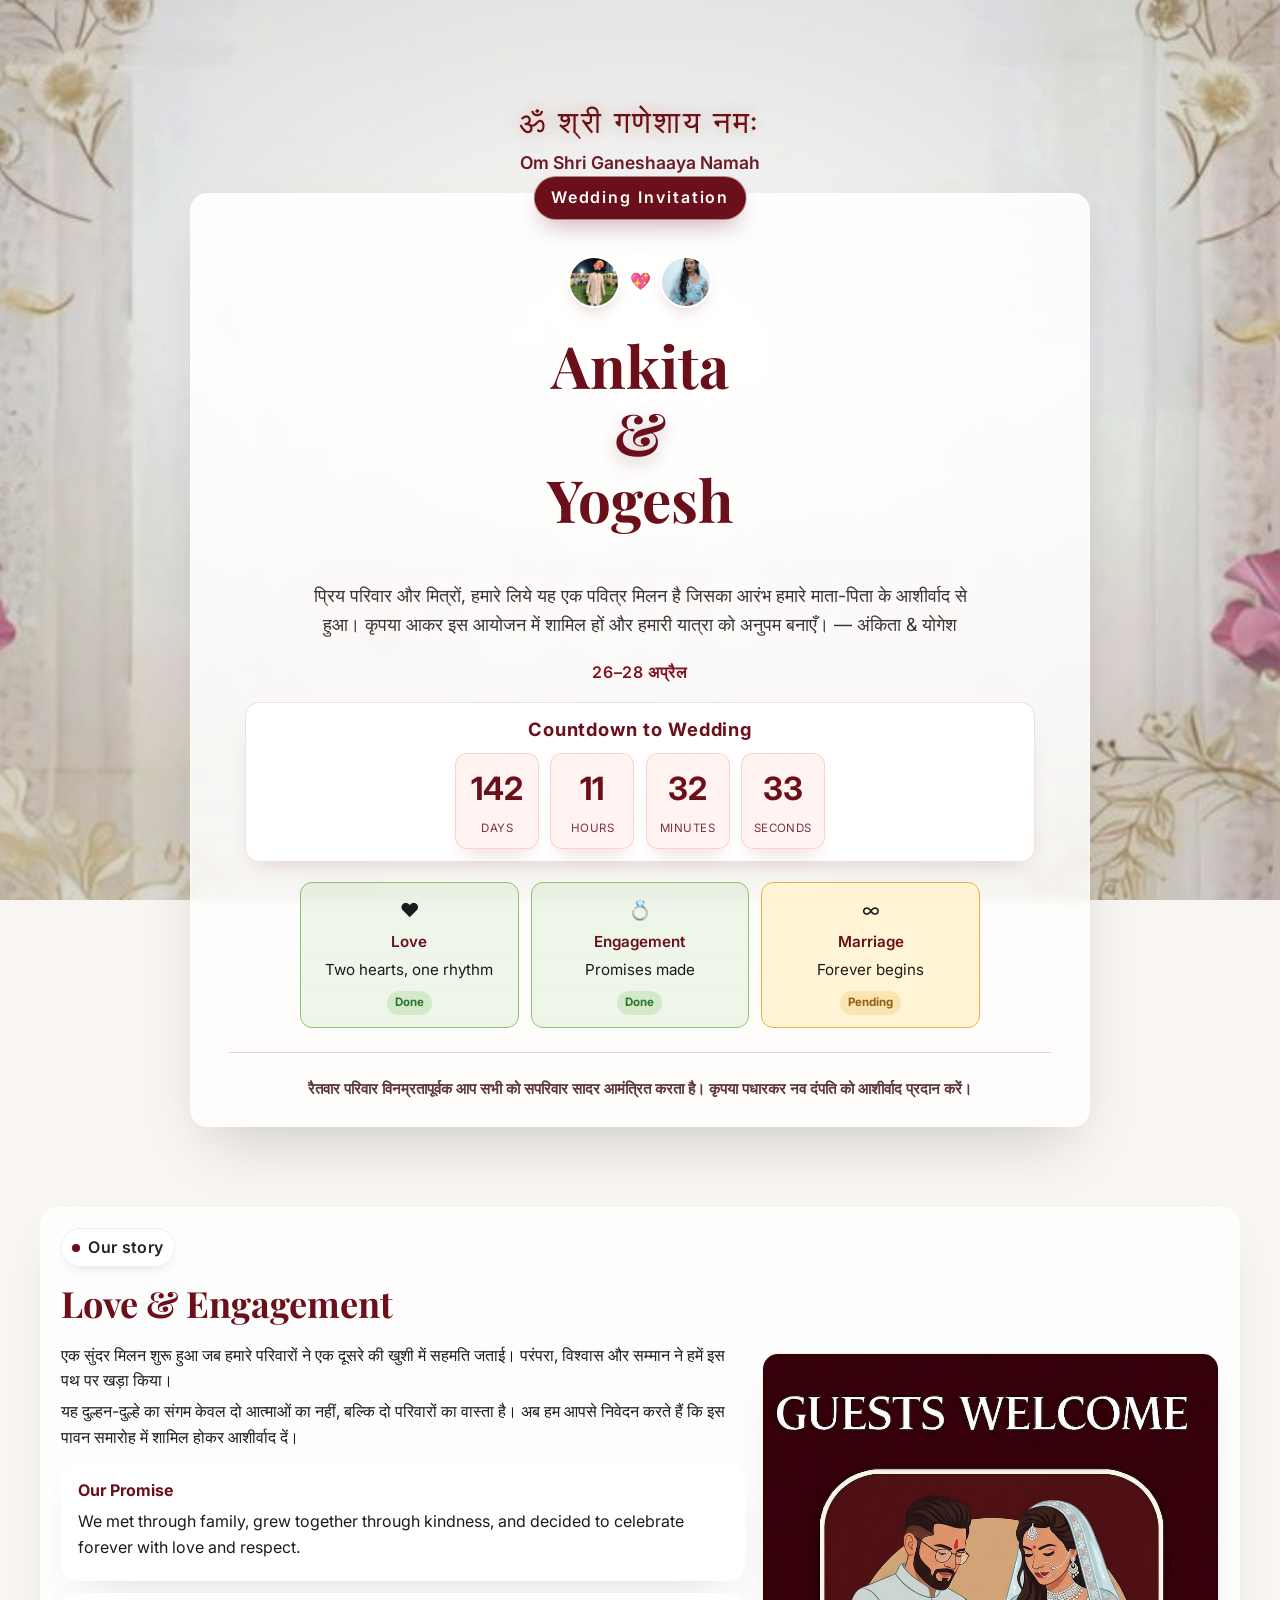
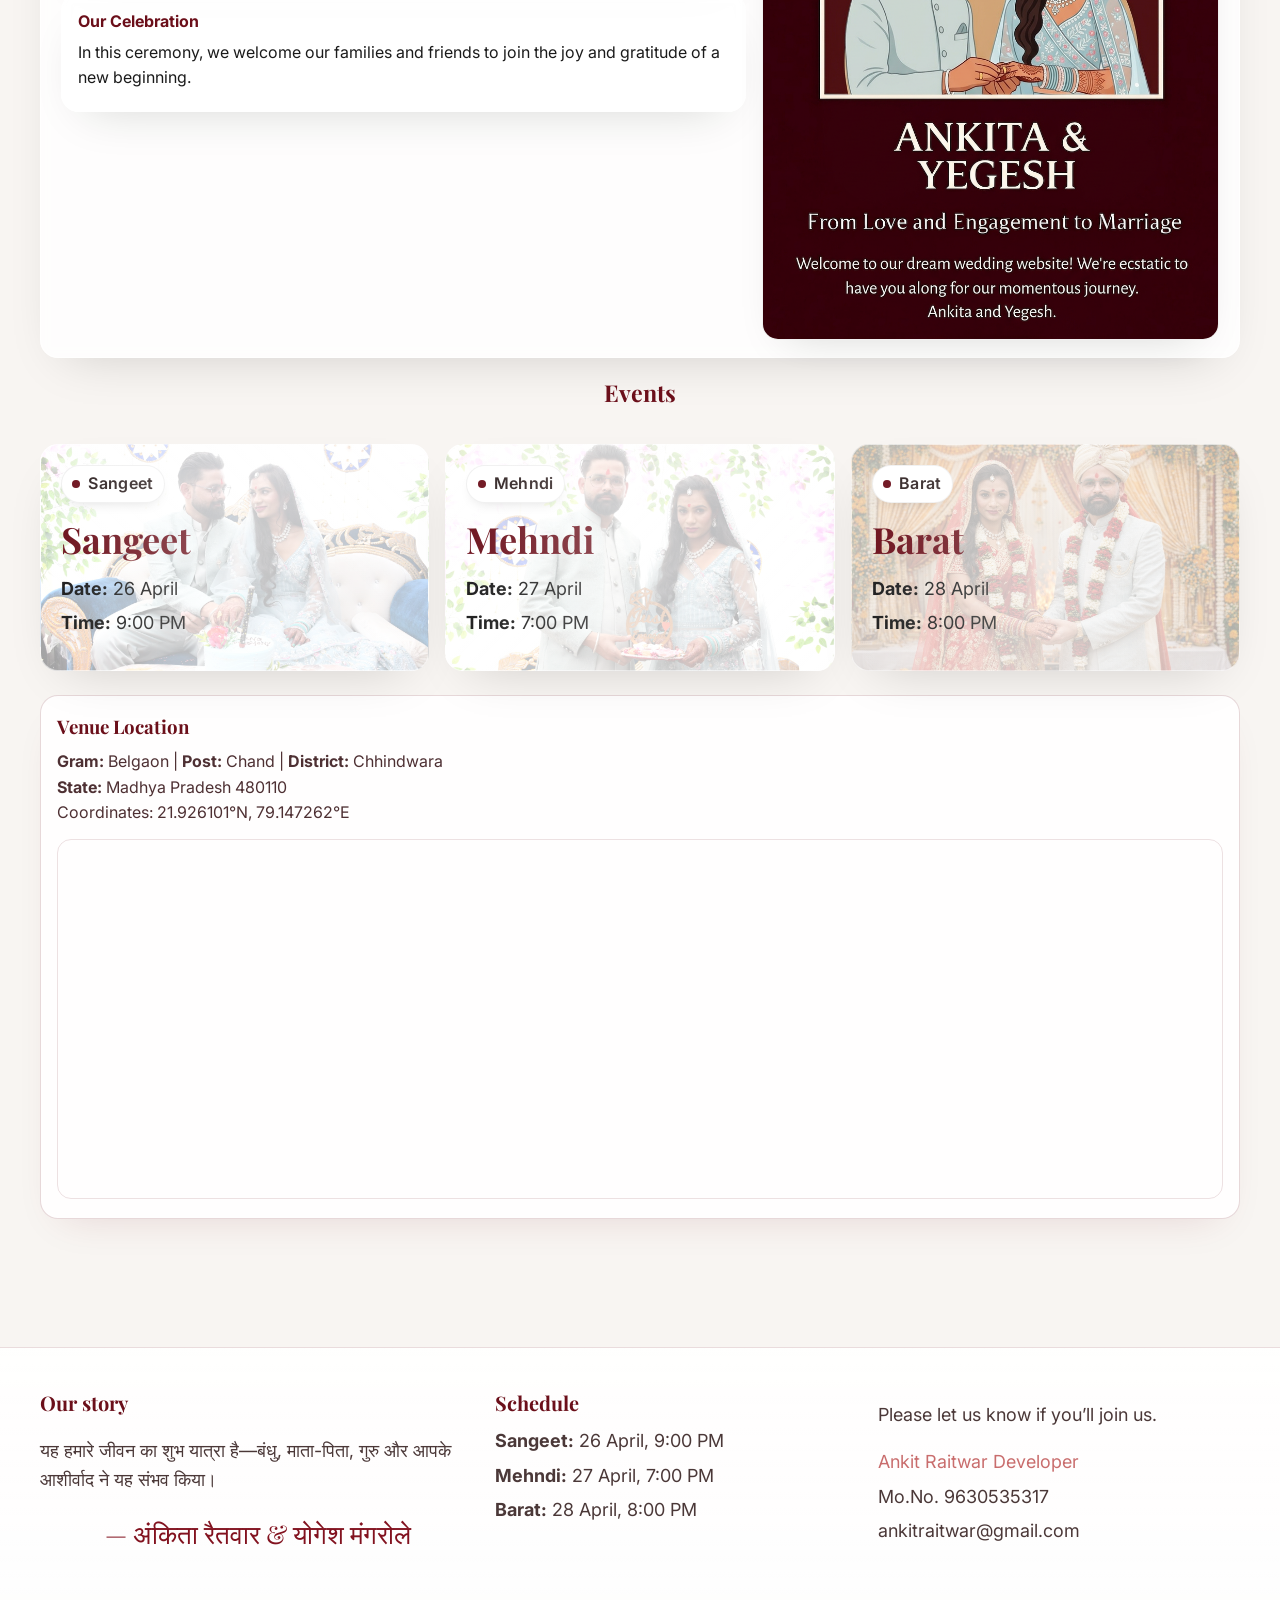
==== commit fb8be82f: "add og imgag" ====
--- a/index.html
+++ b/index.html
@@ -11,10 +11,11 @@
   <meta property="og:title" content="Ankita & Yogesh — Wedding Invitation">
   <meta property="og:description" content="Join us for our wedding celebration on 26-28 April 💍">
   <meta property="og:image" content="https://ankit7raitwar.github.io/Wedding-Invation/og_img.png?v=2">
+  <meta property="twitter:image" content="https://ankit7raitwar.github.io/Wedding-Invation/og_img.png?v=2">
+  <meta property="twitter:url" content="https://ankit7raitwar.github.io/Wedding-Invation/">
   <meta property="og:url" content="https://ankit7raitwar.github.io/Wedding-Invation/">
   <meta property="og:type" content="website">
   <meta property="og:site_name" content="Wedding Invitation">
-
   <!-- Optional (helps WhatsApp) -->
   <meta property="og:image:width" content="1200">
   <meta property="og:image:height" content="630">
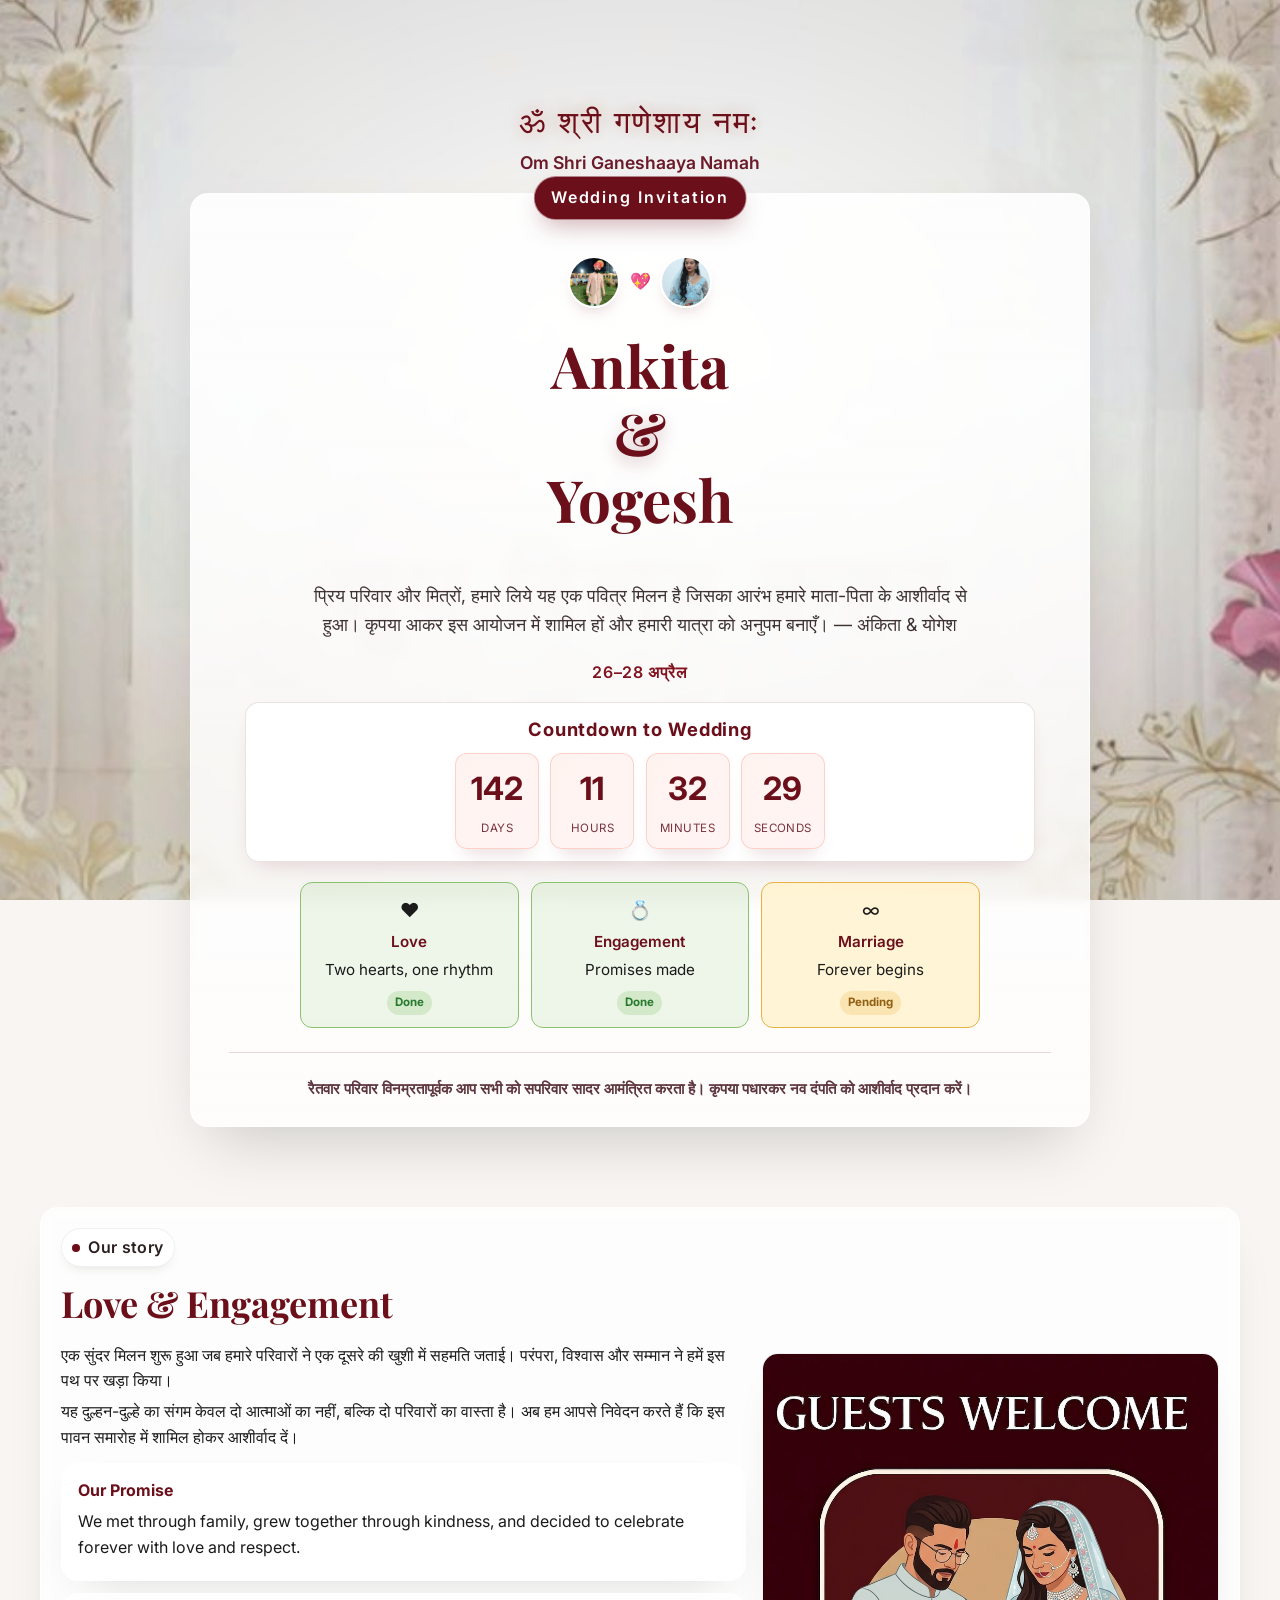
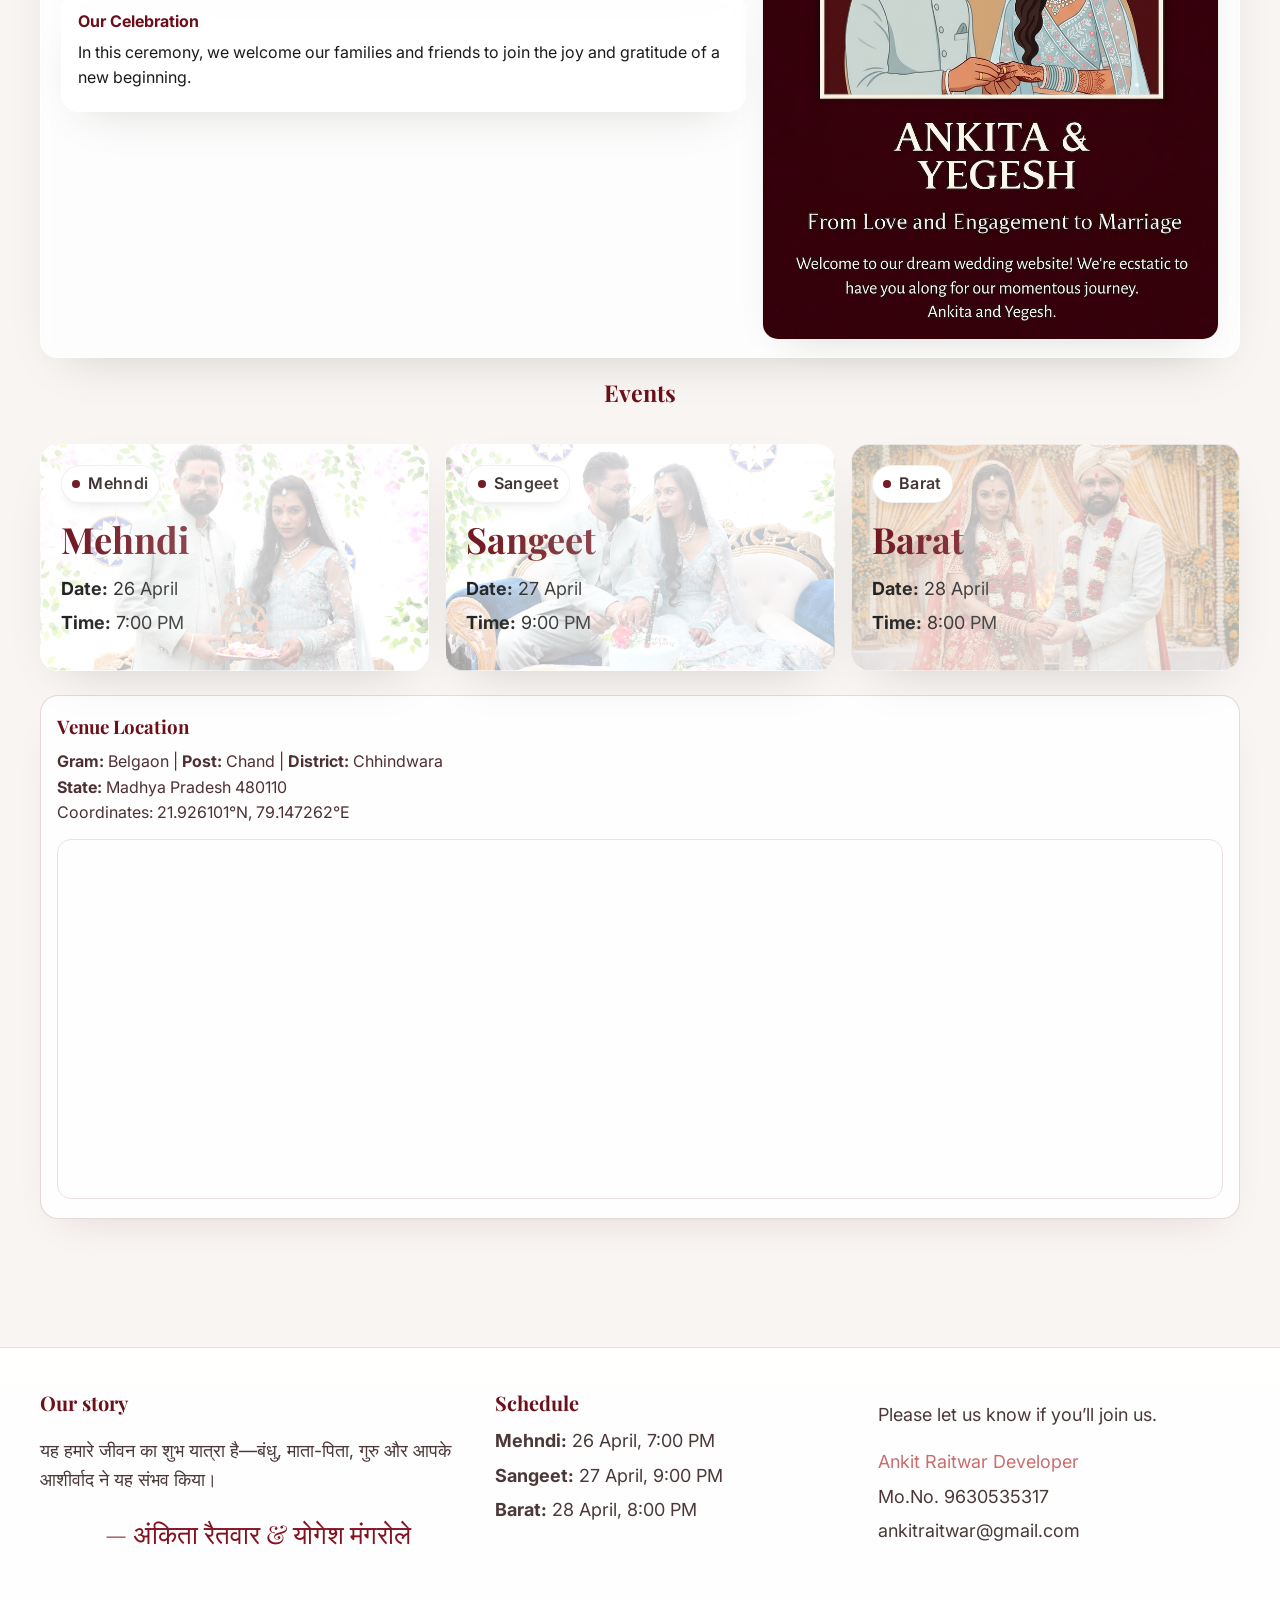
==== commit 213f6f49: "replace date" ====
--- a/index.html
+++ b/index.html
@@ -156,13 +156,25 @@
       <h3 class="events-headline" id="events-title">Events</h3>
 
       <!-- Nikah -->
+       <section class="card third event-bg mehndi-bg" data-tilt aria-labelledby="nikah-title">
+        <span class="pill" aria-hidden="true"><span class="dot"></span> Mehndi</span>
+        <h3 id="nikah-title">Mehndi</h3>
+        <div class="meta">
+          <div><strong>Date:</strong> 26 April</div>
+          <div><strong>Time:</strong> 7:00 PM</div>
+        </div>
+        <div class="cta">
+          <!-- <button class="btn primary" onclick="scrollToTop()">View Details</button> -->
+          <!-- <button class="btn ghost" onclick="addCalendar('Mehndi','2026-04-27T19:00:00')">Add to Calendar</button> -->
+        </div>
+      </section>
 
 
       <section class="card third event-bg sangeet-bg" aria-labelledby="mehendi-title">
         <span class="pill" aria-hidden="true"><span class="dot"></span>Sangeet</span>
         <h3 id="mehendi-title">Sangeet</h3>
         <div class="meta">
-          <div><strong>Date:</strong> 26 April</div>
+          <div><strong>Date:</strong> 27 April</div>
           <div><strong>Time:</strong> 9:00 PM</div>
         </div>
         <div class="cta">
@@ -173,18 +185,7 @@
 
 
 
-      <section class="card third event-bg mehndi-bg" data-tilt aria-labelledby="nikah-title">
-        <span class="pill" aria-hidden="true"><span class="dot"></span> Mehndi</span>
-        <h3 id="nikah-title">Mehndi</h3>
-        <div class="meta">
-          <div><strong>Date:</strong> 27 April</div>
-          <div><strong>Time:</strong> 7:00 PM</div>
-        </div>
-        <div class="cta">
-          <!-- <button class="btn primary" onclick="scrollToTop()">View Details</button> -->
-          <!-- <button class="btn ghost" onclick="addCalendar('Mehndi','2026-04-27T19:00:00')">Add to Calendar</button> -->
-        </div>
-      </section>
+    
 
        
 
@@ -241,9 +242,9 @@
       <div class="footer-col">
         <h4>Schedule</h4>
         <ul>
-          <li><strong>Sangeet:</strong> 26 April, 9:00 PM</li>
-          <li><strong>Mehndi:</strong> 27 April, 7:00 PM</li>
           
+          <li><strong>Mehndi:</strong> 26 April, 7:00 PM</li>
+          <li><strong>Sangeet:</strong> 27 April, 9:00 PM</li>
           <li><strong>Barat:</strong> 28 April, 8:00 PM</li>
         </ul>
       </div>
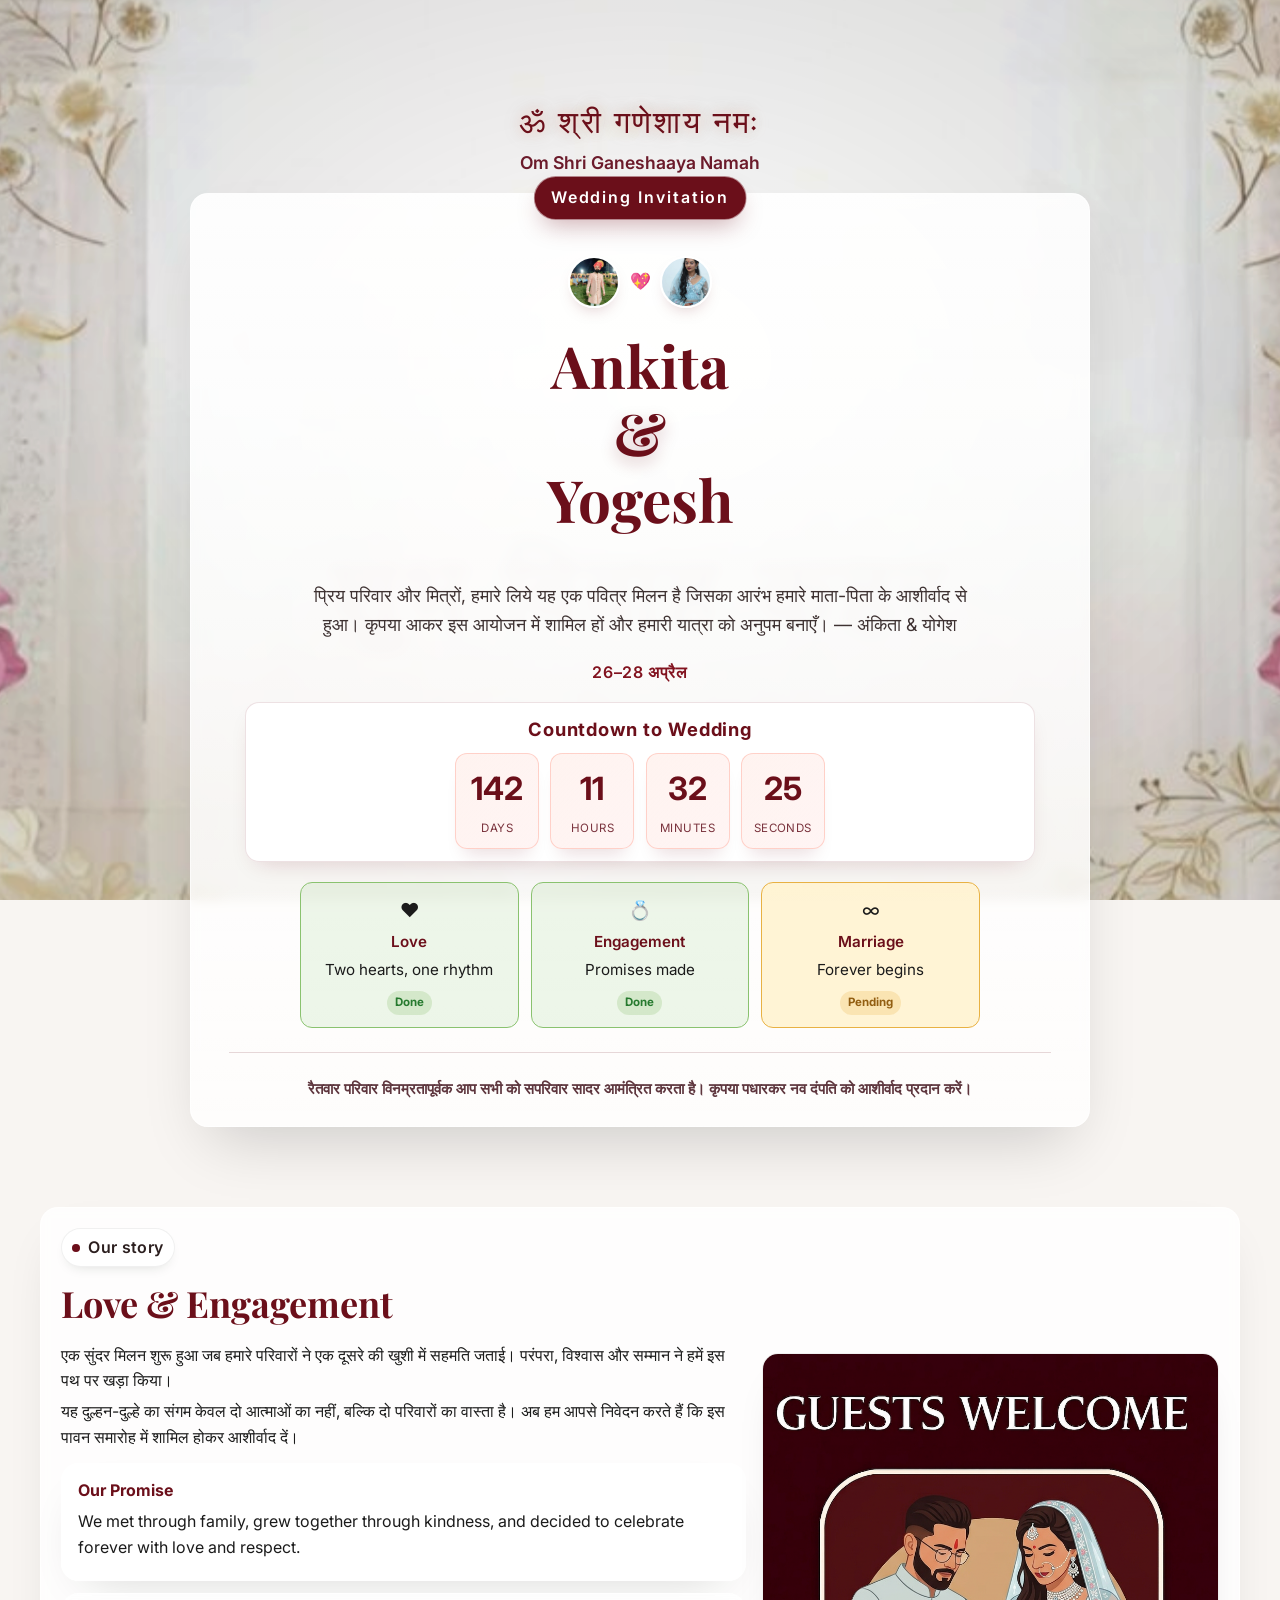
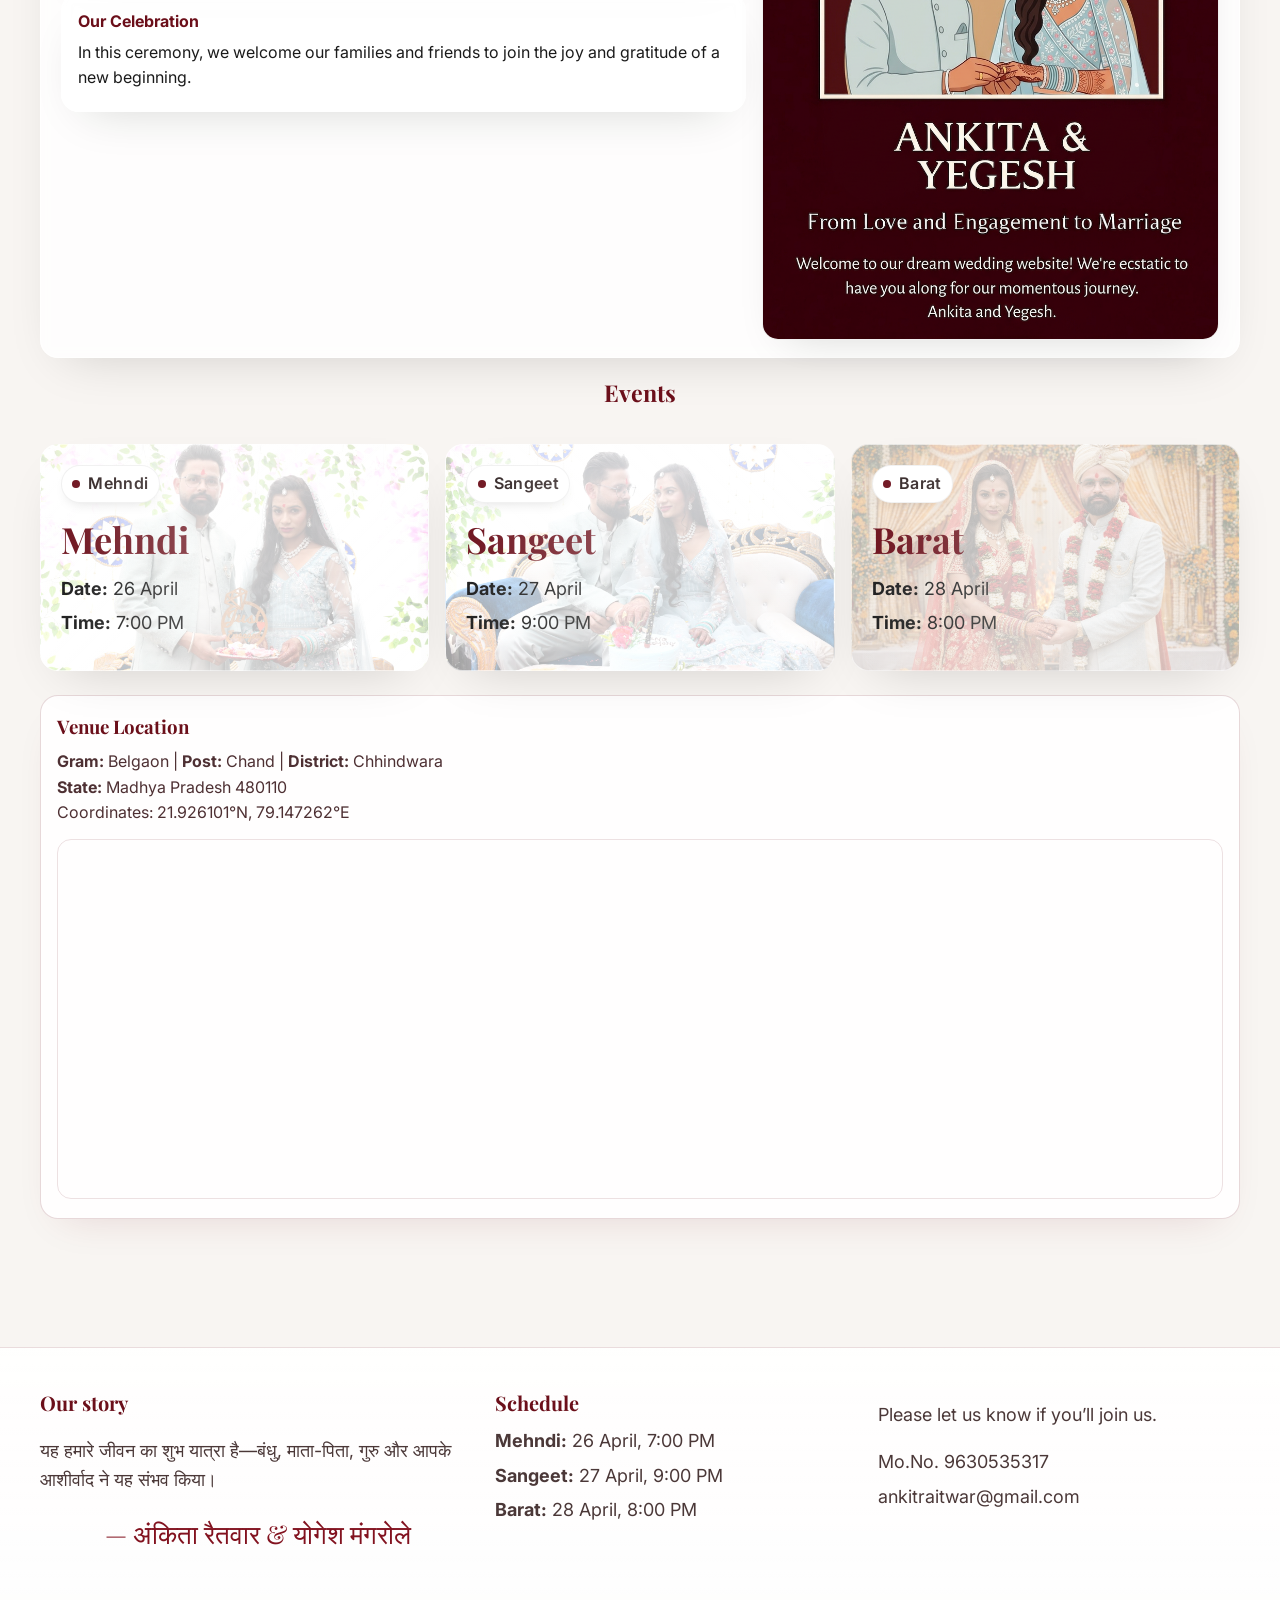
==== commit a7e40d5e: "all" ====
--- a/index.html
+++ b/index.html
@@ -253,7 +253,8 @@
        
         <p>Please let us know if you’ll join us.</p>
         <ul>
-          <li><a href="https://my-portfolio-three-henna-14.vercel.app/" target="_blank" onclick="openRSVP()" style="color:rgb(201, 109, 109)">Ankit Raitwar Developer</a></li>
+          
+          <!-- <li><a href="https://my-portfolio-three-henna-14.vercel.app/" target="_blank" onclick="openRSVP()" style="color:rgb(201, 109, 109)">Ankit Raitwar Developer</a></li> -->
           <li>Mo.No. 9630535317</li>
           <li><a href="mailto:ankitraitwar@gmail.com">ankitraitwar@gmail.com</a></li>
         </ul>
